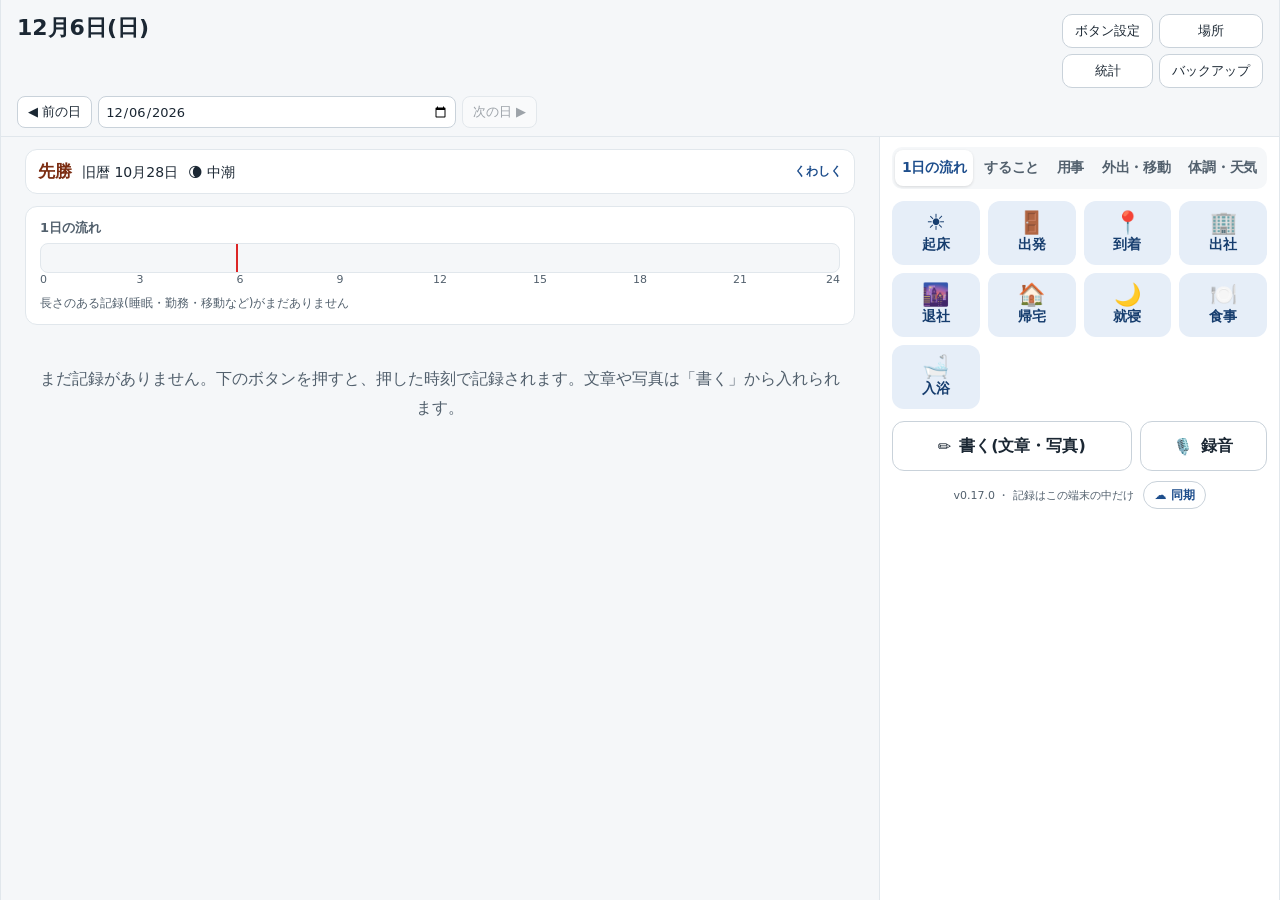
==== index.html @ d2274691 "v0.17.0: 公開版を作れるように(edition.js・projects.js・tools/make_public.py・同期の準備の手順) Co-Authored-By: Claude Opu" ====
<!doctype html>
<html lang="ja">
<head>
<meta charset="utf-8">
<meta name="viewport" content="width=device-width, initial-scale=1, viewport-fit=cover">
<!-- よそのサイトから何も読み込まない(この住所の中のファイルだけ)。通信は、同期のときのグーグルドライブ(鍵をかけた中身)だけ(v0.13) -->
<meta http-equiv="Content-Security-Policy"
  content="default-src 'self'; script-src 'self'; style-src 'self'; img-src 'self' blob: data:; media-src 'self' blob:; connect-src 'self' https://www.googleapis.com; manifest-src 'self'; worker-src 'self'; font-src 'self'; object-src 'none'; base-uri 'self'; form-action 'none'">
<meta name="referrer" content="no-referrer">
<meta name="theme-color" content="#1e3a8a">
<meta name="apple-mobile-web-app-capable" content="yes">
<meta name="mobile-web-app-capable" content="yes">
<meta name="apple-mobile-web-app-title" content="日記">
<meta name="apple-mobile-web-app-status-bar-style" content="default">
<title>日記</title>
<link rel="manifest" href="./manifest.webmanifest">
<link rel="icon" href="./icons/icon-192.png">
<link rel="apple-touch-icon" href="./icons/icon-180.png">
<link rel="stylesheet" href="./style.css">
</head>
<body>
  <header class="top">
    <div class="top-row">
      <div><h1 id="date">…</h1><span id="count" class="muted"></span></div>
      <span class="spacer"></span>
      <div class="top-btns">
        <button type="button" id="btnset" class="small-btn" title="ボタンを足す・変える・並べ替える">ボタン設定</button>
        <button type="button" id="places" class="small-btn" title="場所の名前を登録する・直す">場所</button>
        <button type="button" id="stats" class="small-btn" title="移動手段・睡眠・食事の集計">統計</button>
        <button type="button" id="export" class="small-btn" title="ファイルに書き出す・ファイルから読み込む">バックアップ</button>
      </div>
    </div>
    <div class="daynav" role="group" aria-label="見る日">
      <button type="button" id="day-prev" class="day-btn" aria-label="前の日">◀ 前の日</button>
      <input type="date" id="day-pick" class="day-pick" aria-label="日を選ぶ">
      <button type="button" id="day-next" class="day-btn" aria-label="次の日">次の日 ▶</button>
      <button type="button" id="day-today" class="day-btn today" hidden>今日へ</button>
    </div>
  </header>

  <div id="ios-install" class="install" hidden role="note">
    <strong>ホーム画面に入れてください</strong>
    <p>iPhone では、ホーム画面に入れずに使うと、しばらく開かないうちに記録が消されることがあります。</p>
    <ol>
      <li>下の <span class="kbd">共有</span>(四角から矢印が出ているボタン)を押す</li>
      <li><span class="kbd">ホーム画面に追加</span> を押す</li>
      <li>ホーム画面にできた「日記」から開く</li>
    </ol>
  </div>

  <main class="main">
    <div id="koyomi"></div>
    <div id="dayband" class="dayband"></div>
    <div id="error" class="error" hidden></div>
    <p id="empty" class="empty" hidden>まだ記録がありません。下のボタンを押すと、押した時刻で記録されます。文章や写真は「書く」から入れられます。</p>
    <ol id="timeline" class="timeline" aria-label="今日のタイムライン"></ol>
  </main>

  <div id="toast" class="toast" hidden role="status"></div>

  <footer class="dock">
    <div id="ongoing" class="ongoing" hidden aria-label="続いているもの"></div>
    <div id="movepick" class="movepick" hidden></div>
    <div id="tabs" class="tabs" role="tablist" aria-label="ボタンの種類"></div>
    <div id="buttons" class="buttons" role="group" aria-label="いま記録する"></div>
    <div class="write-row">
      <button type="button" id="write" class="write-btn"><span aria-hidden="true">✏️</span> 書く(文章・写真)</button>
      <button type="button" id="record" class="write-btn rec-btn2"><span aria-hidden="true">🎙️</span> 録音</button>
    </div>
    <div class="foot muted"><span id="version"></span> ・ <span id="where">記録はこの端末の中だけ</span> <span id="persist"></span>
      <button type="button" id="sync-btn" class="sync-btn" title="グーグルドライブで、ほかの端末と記録を合わせる">☁ 同期</button></div>
  </footer>

  <div id="sheet" class="sheet" hidden></div>
  <div id="viewer" class="viewer" hidden></div>

  <script type="module" src="./app.js"></script>
</body>
</html>
---- style.css ----
/* 色はここにまとめる(画面案どおり: 青 = ボタンで記録、紫 = メモ。のちに 橙 = 位置、緑 = PC作業) */
:root {
  --bg: #f5f7f9; --surface: #ffffff; --text: #1b2733; --muted: #52606d; --line: #e1e7ec; --line2: #c9d2da;
  --accent: #1e4e8c; --btn: #1e4e8c; --btn-soft: #e6eef8; --btn-ink: #163d6e;
  --memo: #5b4b8a; --memo-soft: #ece8f6; --danger: #b42318;
  --safe-b: env(safe-area-inset-bottom, 0px); --safe-t: env(safe-area-inset-top, 0px);
}
@media (prefers-color-scheme: dark) {
  :root { --bg: #0f141c; --surface: #18202b; --text: #e5e9f0; --muted: #a3adbb; --line: #2a3442; --line2: #3a4656;
    --accent: #93b4ff; --btn: #7aa2ff; --btn-soft: #1d2a44; --btn-ink: #c9d8ff;
    --memo: #c4b5fd; --memo-soft: #2a2442; --danger: #f87171; }
}
* { box-sizing: border-box; }
html, body { margin: 0; height: 100%; }
body {
  font-family: system-ui, -apple-system, "Hiragino Sans", "Noto Sans JP", "Yu Gothic UI", sans-serif;
  background: var(--bg); color: var(--text); display: flex; flex-direction: column;
  -webkit-tap-highlight-color: transparent;
}
body.no-scroll { overflow: hidden; }
button, input, textarea { font: inherit; color: inherit; }
.muted { color: var(--muted); }
.spacer { flex: 1; }
[hidden] { display: none !important; }
.visually-hidden { position: absolute; width: 1px; height: 1px; overflow: hidden; clip: rect(0 0 0 0); white-space: nowrap; }

/* 上 */
.top { position: sticky; top: 0; z-index: 2; background: var(--bg); padding: calc(14px + var(--safe-t)) 16px 8px; }
.top-row { display: flex; align-items: flex-start; gap: 10px; }
.top h1 { margin: 0; font-size: 22px; line-height: 1.3; }
.top #count { display: block; font-size: 13px; margin-top: 2px; }
.small-btn { height: 40px; padding: 0 12px; border-radius: 10px; border: 1px solid var(--line2); background: var(--surface); font-size: 13px; }

.install { margin: 8px 16px 0; padding: 12px 14px; border-radius: 10px; border: 2px solid #f59e0b;
  background: color-mix(in srgb, #f59e0b 12%, var(--surface)); font-size: 14px; }
.install p { margin: 6px 0; }
.install ol { margin: 6px 0 0; padding-left: 20px; }
.kbd { display: inline-block; padding: 0 6px; border: 1px solid var(--line2); border-radius: 5px; background: var(--surface); font-weight: 600; }

/* タイムライン */
.main { flex: 1; overflow-y: auto; padding: 4px 16px 12px; }
.empty { color: var(--muted); text-align: center; margin: 40px 8px; line-height: 1.8; }
.error { color: var(--danger); margin: 8px 0; }
.timeline { list-style: none; margin: 0; padding: 0; }
.tl-item { display: flex; gap: 10px; align-items: stretch; }
.tl-time { width: 44px; text-align: right; font-variant-numeric: tabular-nums; font-weight: 700; font-size: 14px; padding-top: 13px; flex: none; }
.tl-dot { width: 14px; flex: none; position: relative; }
.tl-dot::before { content: ""; position: absolute; left: 2px; top: 17px; width: 10px; height: 10px; border-radius: 50%; background: var(--btn); }
.tl-dot.memo::before { background: var(--memo); }
.tl-dot::after { content: ""; position: absolute; left: 6px; top: 30px; bottom: -4px; width: 2px; background: var(--line2); }
.tl-item:last-child .tl-dot::after { display: none; }
.tl-card { flex: 1; min-width: 0; margin-bottom: 10px; cursor: pointer; }
.tl-body { background: var(--surface); border: 1px solid var(--line); border-radius: 12px; padding: 10px 12px; }
.tl-head { display: flex; align-items: center; gap: 8px; }
.tl-tag { font-size: 12px; font-weight: 700; border-radius: 6px; padding: 2px 8px; background: var(--btn-soft); color: var(--btn); flex: none; }
.tl-tag.memo { background: var(--memo-soft); color: var(--memo); }
.tl-icon { font-size: 16px; }
.tl-label { font-size: 15px; font-weight: 600; flex: 1; min-width: 0; }
.tl-edit { height: 32px; padding: 0 10px; border-radius: 8px; border: 1px solid var(--line2); background: var(--surface); font-size: 12px; color: var(--muted); flex: none; }
.tl-text { margin: 8px 0 0; font-size: 15px; line-height: 1.7; white-space: pre-wrap; overflow-wrap: anywhere; }
.tl-text.clamp { display: -webkit-box; -webkit-line-clamp: 4; -webkit-box-orient: vertical; overflow: hidden; }
.tl-more { border: 0; background: none; color: var(--accent); font-size: 13px; font-weight: 700; padding: 4px 0; }
.tl-photos { display: flex; gap: 6px; margin-top: 8px; overflow-x: auto; }
.thumb { width: 84px; height: 84px; padding: 0; border: 1px solid var(--line); border-radius: 8px; overflow: hidden; background: var(--line); flex: none; }
.thumb img { width: 100%; height: 100%; object-fit: cover; display: block; }

/* お知らせ */
.toast { position: fixed; left: 12px; right: 12px; top: calc(76px + var(--safe-t)); z-index: 5; display: flex; align-items: center; gap: 8px;
  background: #111827; color: #fff; border-radius: 12px; padding: 10px 12px; box-shadow: 0 8px 24px rgba(0,0,0,.25); font-size: 14px; }
.toast-text { flex: 1; }
.toast-btn { border: 1px solid rgba(255,255,255,.4); background: none; color: #fff; border-radius: 8px; height: 36px; padding: 0 10px; font-weight: 700; white-space: nowrap; }

/* 下のボタン */
.dock { background: var(--surface); border-top: 1px solid var(--line); padding: 10px 12px calc(8px + var(--safe-b)); }
.dock-label { font-size: 12px; font-weight: 700; margin: 0 2px 6px; }
.buttons { display: grid; grid-template-columns: repeat(4, minmax(0, 1fr)); gap: 8px; }
.rec-btn { height: 64px; border-radius: 12px; border: none; background: var(--btn-soft); color: var(--btn-ink);
  display: flex; flex-direction: column; align-items: center; justify-content: center; gap: 2px; touch-action: manipulation; }
.rec-btn:active { background: var(--btn); color: #fff; transform: scale(.97); }
.rec-icon { font-size: 22px; line-height: 1; }
.rec-label { font-size: 14px; font-weight: 700; }
.write-btn { width: 100%; height: 50px; margin-top: 8px; border-radius: 12px; border: 1px solid var(--line2); background: var(--surface);
  font-size: 16px; font-weight: 700; display: flex; align-items: center; justify-content: center; gap: 8px; }
.write-btn:active { background: var(--memo-soft); }
.foot { text-align: center; font-size: 11px; margin-top: 6px; }

/* 書く・直す */
.sheet { position: fixed; inset: 0; z-index: 10; background: var(--bg); display: flex; }
.sheet-inner { flex: 1; display: flex; flex-direction: column; max-width: 640px; margin: 0 auto; width: 100%; }
.sheet-top { display: flex; align-items: center; justify-content: space-between; padding: calc(12px + var(--safe-t)) 16px 8px; }
.sheet-top h2 { margin: 0; font-size: 20px; }
.link-btn { height: 44px; border: 0; background: none; color: var(--accent); font-weight: 700; font-size: 15px; padding: 0 4px; }
.sheet-body { flex: 1; overflow-y: auto; padding: 4px 16px 16px; display: flex; flex-direction: column; gap: 18px; }
.ed-label { display: block; font-size: 13px; font-weight: 700; color: var(--muted); margin-bottom: 6px; }
.ed-time { display: flex; flex-wrap: wrap; align-items: center; gap: 8px; }
.ed-time .ed-label { width: 100%; margin-bottom: 0; }
.input { height: 46px; border: 1px solid var(--line2); border-radius: 10px; background: var(--surface); padding: 0 12px; font-size: 16px; }
.now-tag { font-size: 12px; font-weight: 700; color: var(--accent); background: var(--btn-soft); border-radius: 6px; padding: 2px 8px; }
.kinds { display: grid; grid-template-columns: repeat(3, minmax(0, 1fr)); gap: 8px; }
.kind { height: 46px; border-radius: 10px; border: 1px solid var(--line2); background: var(--surface); font-size: 15px;
  display: flex; align-items: center; justify-content: center; gap: 6px; }
.kind[aria-pressed="true"] { background: var(--btn); border-color: var(--btn); color: #fff; font-weight: 700; }
.textarea { width: 100%; height: auto; min-height: 150px; padding: 10px 12px; line-height: 1.7; resize: vertical; display: block; }
.hint { margin: 6px 0 0; font-size: 12px; color: var(--muted); }
.ed-photos { display: flex; flex-wrap: wrap; gap: 8px; margin-bottom: 8px; }
.ed-photo { position: relative; width: 96px; height: 96px; border-radius: 10px; overflow: hidden; background: var(--line); }
.ed-photo img { width: 100%; height: 100%; object-fit: cover; display: block; }
.ed-photo-x { position: absolute; top: 4px; right: 4px; width: 30px; height: 30px; border-radius: 50%; border: 0; background: rgba(17,24,39,.75); color: #fff; font-size: 16px; }
.add-photo { height: 46px; border-radius: 10px; border: 1px dashed var(--line2); background: var(--surface); display: inline-flex; align-items: center; gap: 8px; padding: 0 16px; font-weight: 700; cursor: pointer; }
.ed-msg { margin: 0; color: var(--danger); font-size: 14px; min-height: 1em; }
.sheet-foot { display: flex; gap: 10px; padding: 10px 16px calc(10px + var(--safe-b)); border-top: 1px solid var(--line); background: var(--surface); }
.primary-btn { flex: 1; height: 52px; border: 0; border-radius: 12px; background: var(--btn); color: #fff; font-size: 16px; font-weight: 700; }
.danger-btn { height: 52px; padding: 0 18px; border: 1px solid var(--danger); border-radius: 12px; background: var(--surface); color: var(--danger); font-weight: 700; }

/* 写真を大きく見る */
.viewer { position: fixed; inset: 0; z-index: 20; background: rgba(0,0,0,.92); display: flex; align-items: center; justify-content: center; }
.viewer img { max-width: 100%; max-height: 100%; object-fit: contain; }
.viewer-close { position: absolute; top: calc(12px + var(--safe-t)); right: 12px; height: 40px; padding: 0 14px; border-radius: 10px; border: 1px solid rgba(255,255,255,.4); background: rgba(0,0,0,.4); color: #fff; font-weight: 700; }

@media (min-width: 700px) {
  body { max-width: 640px; margin: 0 auto; border-left: 1px solid var(--line); border-right: 1px solid var(--line); }
}

/* バックアップ */
.bk-card, .bk-note { background: var(--surface); border: 1px solid var(--line); border-radius: 12px; padding: 14px; display: flex; flex-direction: column; gap: 10px; }
.bk-card h3, .bk-note h3 { margin: 0; font-size: 16px; }
.bk-card p, .bk-note p { margin: 0; font-size: 14px; line-height: 1.6; color: var(--muted); }
.bk-note { background: transparent; }
.secondary-btn { height: 50px; border-radius: 12px; border: 1px solid var(--line2); background: var(--surface); font-size: 16px; font-weight: 700; padding: 0 16px; }
.as-btn { display: flex; align-items: center; justify-content: center; cursor: pointer; }
.bk-confirm { border-top: 1px solid var(--line); padding-top: 10px; }
.bk-confirm ul { margin: 0 0 8px; padding-left: 20px; font-size: 14px; line-height: 1.8; }
.bk-row { display: flex; gap: 8px; margin-top: 10px; }
.bk-row > * { flex: 1; }
.bk-msg { font-size: 14px; line-height: 1.6; }
.bk-msg.ok { color: #15803d; font-weight: 700; }
.bk-msg.err { color: var(--danger); font-weight: 700; }
.bk-card .primary-btn, .bk-card .secondary-btn { flex: none; }

/* 移動手段 */
.moves { display: grid; grid-template-columns: repeat(4, minmax(0, 1fr)); gap: 6px; }
.move { position: relative; height: 54px; border-radius: 10px; border: 1px solid var(--line2); background: var(--surface); font-size: 13px;
  display: flex; flex-direction: column; align-items: center; justify-content: center; gap: 1px; padding: 0 2px; }
.move > span:nth-child(2) { font-size: 19px; line-height: 1.1; }
.move[aria-pressed="true"] { background: #b45309; border-color: #b45309; color: #fff; font-weight: 700; }
.move-no { position: absolute; top: 3px; left: 5px; font-size: 11px; font-weight: 700; }
.move-order { margin: 6px 0 0; font-size: 13px; color: var(--muted); }
.tl-moves { margin: 6px 0 0; font-size: 14px; font-weight: 600; color: #b45309; }
@media (prefers-color-scheme: dark) { .tl-moves { color: #fbbf24; } .move[aria-pressed="true"] { background: #d97706; border-color: #d97706; } }
.movepick { margin-bottom: 10px; padding: 10px; border-radius: 12px; background: color-mix(in srgb, #f59e0b 10%, var(--surface)); border: 1px solid color-mix(in srgb, #f59e0b 40%, var(--line)); }
.mp-top { display: flex; align-items: center; justify-content: space-between; margin-bottom: 6px; font-size: 14px; }
.mp-top .link-btn { height: 36px; }

/* タブとボタン設定 */
.top-btns { display: flex; flex-direction: column; gap: 6px; align-items: stretch; }
.top-btns .small-btn { height: 34px; }
.tabs { display: flex; gap: 4px; margin-bottom: 8px; background: var(--bg); border-radius: 10px; padding: 3px; }
.tab { flex: 1; height: 36px; border: 0; border-radius: 8px; background: transparent; font-size: 14px; font-weight: 700; color: var(--muted); }
.tab[aria-selected="true"] { background: var(--surface); color: var(--accent); box-shadow: 0 1px 3px rgba(0,0,0,.12); }
.no-btn { grid-column: 1 / -1; text-align: center; font-size: 13px; margin: 18px 0; }
.kind-groups { display: flex; flex-direction: column; gap: 6px; }
.kind-tab { margin: 6px 0 0; font-size: 12px; font-weight: 700; color: var(--muted); }
.bs-tab { background: var(--surface); border: 1px solid var(--line); border-radius: 12px; padding: 12px; display: flex; flex-direction: column; gap: 10px; }
.bs-tab h3 { margin: 0; font-size: 16px; }
.bs-row { display: grid; grid-template-columns: 48px 1fr auto; gap: 8px; align-items: center; padding-bottom: 10px; border-bottom: 1px solid var(--line); }
.bs-icon { width: 48px; height: 48px; border-radius: 10px; border: 1px solid var(--line2); background: var(--bg); font-size: 24px; }
.bs-name { min-width: 0; width: 100%; }
.bs-ops { display: flex; gap: 4px; }
.bs-op { height: 40px; min-width: 40px; border-radius: 8px; border: 1px solid var(--line2); background: var(--surface); font-weight: 700; }
.bs-op:disabled { opacity: .35; }
.bs-op.del { color: var(--danger); border-color: color-mix(in srgb, var(--danger) 50%, var(--line2)); padding: 0 8px; }
.bs-sub { grid-column: 2 / -1; display: flex; gap: 10px; align-items: center; flex-wrap: wrap; font-size: 13px; color: var(--muted); }
.bs-ask { display: flex; gap: 6px; align-items: center; }
.bs-tabsel { height: 36px; font-size: 13px; padding: 0 8px; }
.icon-grid { display: grid; grid-template-columns: repeat(8, minmax(0, 1fr)); gap: 4px; padding: 8px; background: var(--bg); border-radius: 10px; }
.icon-pick { height: 40px; border: 1px solid transparent; border-radius: 8px; background: var(--surface); font-size: 22px; padding: 0; }
.icon-pick[aria-pressed="true"] { border-color: var(--accent); }
.bs-add { width: 100%; }
.bs-reset { align-self: center; color: var(--muted); font-weight: 500; font-size: 14px; }
.rec-label.long { font-size: 12px; letter-spacing: -0.02em; }

/* 件名・工程 */
.pj-pick { display: flex; flex-direction: column; gap: 6px; }
.pj-sel { width: 100%; }
.tl-project { margin: 6px 0 0; font-size: 14px; font-weight: 600; color: #0b5f57; }
@media (prefers-color-scheme: dark) { .tl-project { color: #5eead4; } }
.mp-label { margin: 8px 0 4px; font-size: 13px; font-weight: 700; color: var(--muted); }

/* v0.7: 体調・天気・録音・今日の暦 */
.chips { display: flex; flex-wrap: wrap; gap: 6px; }
.chip { min-height: 40px; padding: 0 12px; border-radius: 20px; border: 1px solid var(--line2); background: var(--surface); font-size: 14px;
  display: inline-flex; align-items: center; gap: 4px; }
.chip[aria-pressed="true"] { background: #be185d; border-color: #be185d; color: #fff; font-weight: 700; }
.chip.del { color: var(--danger); border-style: dashed; }
.chip.mood { flex-direction: column; min-height: 58px; padding: 4px 8px; flex: 1; min-width: 56px; border-radius: 12px; gap: 0; font-size: 12px; }
.chip.mood .chip-icon { font-size: 24px; }
.chip-icon { font-size: 17px; }
.hf { display: flex; flex-direction: column; gap: 14px; }
.ed-sec { background: color-mix(in srgb, #be185d 5%, var(--surface)); border: 1px solid color-mix(in srgb, #be185d 25%, var(--line)); border-radius: 12px; padding: 12px; }
.num-grid { display: grid; grid-template-columns: repeat(2, minmax(0, 1fr)); gap: 10px; }
.num-field { display: flex; flex-direction: column; gap: 4px; }
.num-label { font-size: 13px; font-weight: 700; color: var(--muted); }
.num-row { display: flex; align-items: center; gap: 6px; }
.num-in { width: 100%; min-width: 0; }
.num-unit { font-size: 13px; color: var(--muted); flex: none; }
.hf-bowel { display: flex; flex-direction: column; gap: 8px; }
.hf-bowel .num-field { max-width: 50%; }
.add-row { display: flex; gap: 6px; margin-top: 8px; }
.add-in { flex: 1; min-width: 0; }
.link-btn.small { height: 32px; font-size: 13px; color: var(--muted); }
.tl-health { margin: 6px 0 0; font-size: 14px; font-weight: 600; color: #be185d; }
.tl-weather { margin: 6px 0 0; font-size: 14px; font-weight: 600; color: #0369a1; }
@media (prefers-color-scheme: dark) { .tl-health { color: #f9a8d4; } .tl-weather { color: #7dd3fc; } .chip[aria-pressed="true"] { background: #db2777; border-color: #db2777; } }
.warn-note { color: #b45309 !important; font-weight: 700; }
.ext-link { color: var(--accent); font-size: 14px; font-weight: 700; }

/* 録音 */
.write-row { display: flex; gap: 8px; }
.write-row .write-btn { flex: 1; }
.write-row .rec-btn2 { flex: none; width: 34%; }
.rec-start { height: 50px; border-radius: 12px; border: 1px solid var(--line2); background: var(--surface); font-weight: 700; font-size: 16px;
  display: inline-flex; align-items: center; gap: 10px; padding: 0 18px; }
.rec-dot { width: 14px; height: 14px; border-radius: 50%; background: #dc2626; }
.rec-start.on { background: #dc2626; border-color: #dc2626; color: #fff; }
.rec-start.on .rec-dot { background: #fff; animation: blink 1s infinite; }
@keyframes blink { 50% { opacity: .2; } }
.rec-time { font-variant-numeric: tabular-nums; }
.audios { display: flex; flex-direction: column; gap: 6px; margin: 8px 0; }
.audio-row { display: flex; align-items: center; gap: 6px; }
.audio-row audio { flex: 1; min-width: 0; height: 40px; }
.audio-tag { font-size: 13px; font-weight: 700; color: var(--muted); flex: none; }
.ed-photo-x.static { position: static; flex: none; }

/* 今日の暦 */
.koyomi { background: var(--surface); border: 1px solid var(--line); border-radius: 12px; margin: 0 0 12px; overflow: hidden; }
.ky-head { width: 100%; border: 0; background: none; text-align: left; padding: 10px 12px; display: flex; align-items: center; gap: 8px; }
.ky-sum { flex: 1; display: flex; flex-wrap: wrap; align-items: baseline; gap: 4px 10px; font-size: 14px; }
.ky-big { font-size: 17px; font-weight: 800; color: #7c2d12; }
.ky-hol { color: #dc2626; font-weight: 700; }
.ky-sekki { color: #15803d; font-weight: 700; }
.ky-good { color: #a16207; font-weight: 700; }
.ky-more { font-size: 12px; font-weight: 700; color: var(--accent); flex: none; }
.ky-what { margin: -4px 12px 10px; font-size: 13px; color: var(--muted); }
.ky-detail { border-top: 1px solid var(--line); padding: 6px 12px 12px; display: flex; flex-direction: column; }
.ky-row { display: grid; grid-template-columns: 4.5em 1fr; gap: 8px; padding: 6px 0; border-bottom: 1px dashed var(--line); font-size: 14px; line-height: 1.55; }
.ky-row:last-child { border-bottom: 0; }
.ky-label { font-weight: 700; color: var(--muted); font-size: 13px; }
.ky-bad { color: var(--danger); }
.ky-graph { padding: 4px 0 6px 4.5em; }
.tide-svg { width: 100%; height: 64px; display: block; }
.tide-fill { fill: color-mix(in srgb, #0284c7 18%, transparent); }
.tide-line { fill: none; stroke: #0284c7; stroke-width: 2; }
.tide-now { stroke: #dc2626; stroke-width: 1.5; stroke-dasharray: 3 3; }
.tide-tick { font-size: 9px; fill: var(--muted); text-anchor: middle; }
@media (prefers-color-scheme: dark) { .ky-big { color: #fdba74; } .ky-hol { color: #f87171; } .ky-sekki { color: #4ade80; } .ky-good { color: #facc15; } }
.tabs .tab { font-size: 13px; }

/* v0.8: 場所 */
.top-btns { display: grid; grid-template-columns: auto auto; gap: 6px; }
.top-btns #export { grid-column: 1 / -1; }
.tl-place { margin: 6px 0 0; font-size: 14px; font-weight: 700; color: #15803d; }
.tl-place.none { color: var(--muted); font-weight: 500; font-size: 13px; }
@media (prefers-color-scheme: dark) { .tl-place { color: #4ade80; } }
.mp-place { margin-bottom: 4px; }
.mp-status { margin: 4px 0; font-size: 14px; }
.mp-status.ok { color: #15803d; font-weight: 700; }
.mp-status.err { color: var(--danger); }
.ed-place { display: flex; flex-direction: column; gap: 6px; }
.hint.strong { color: var(--accent); font-weight: 700; }
.pl-row { background: var(--surface); border: 1px solid var(--line); border-radius: 12px; padding: 12px; display: flex; flex-direction: column; gap: 8px; }
.pl-top { display: flex; align-items: center; gap: 8px; }
.pl-top .input { flex: 1; min-width: 0; font-weight: 700; }
.pl-icon { font-size: 20px; }
.pl-sub { display: flex; align-items: center; gap: 10px; font-size: 13px; }

/* v0.8.1: 体調・天気の短い画面 */
.step-field { display: flex; flex-direction: column; gap: 4px; }
.step-row { display: flex; align-items: center; gap: 6px; }
.step-btn { width: 52px; height: 52px; flex: none; border-radius: 12px; border: 1px solid var(--line2); background: var(--btn-soft); color: var(--btn-ink);
  font-size: 26px; font-weight: 700; line-height: 1; touch-action: manipulation; user-select: none; -webkit-user-select: none; }
.step-btn:active { background: var(--btn); color: #fff; }
.step-in { width: 100%; min-width: 0; flex: 1; height: 52px; text-align: center; font-size: 22px; font-weight: 700; font-variant-numeric: tabular-nums; padding: 0 4px; }
.step-clear { width: 36px; height: 36px; flex: none; border: 0; background: none; color: var(--muted); font-size: 18px; }
.step-last { font-weight: 500; color: var(--muted); font-size: 12px; }
.step-group { display: flex; flex-direction: column; gap: 12px; }
.sec-hint { margin: 0 0 6px; font-size: 12px; color: var(--muted); }
.sec-bar { display: flex; flex-wrap: wrap; gap: 6px; }
.sec-chip { min-height: 40px; padding: 0 12px; border-radius: 20px; border: 1px dashed var(--line2); background: var(--surface); font-size: 14px; font-weight: 700; color: var(--muted); }
.sec-chip[aria-pressed="true"] { border-style: solid; border-color: var(--accent); color: var(--accent); background: var(--btn-soft); }
.sec-box { display: flex; flex-direction: column; gap: 12px; margin-top: 10px; }
.sec { padding: 10px; border-radius: 12px; background: var(--bg); }
.ed-time.compact { gap: 6px; }
.input.small { height: 40px; font-size: 15px; padding: 0 8px; }
.textarea.short { min-height: 80px; }
.more-row { display: flex; flex-wrap: wrap; gap: 4px 16px; }

/* v0.9: 時間の長さ */
.tl-time { display: flex; flex-direction: column; align-items: flex-end; line-height: 1.25; }
.tl-end { font-size: 12px; font-weight: 600; color: var(--muted); }
.tl-dot.span::after { width: 4px; left: 5px; background: color-mix(in srgb, var(--btn) 45%, var(--line2)); }
.tl-dur { margin: 6px 0 0; font-size: 14px; font-weight: 700; color: var(--accent); display: flex; align-items: center; gap: 10px; flex-wrap: wrap; }
.tl-dur.on { color: #b45309; }
@media (prefers-color-scheme: dark) { .tl-dur.on { color: #fbbf24; } }
.ongoing { display: flex; flex-direction: column; gap: 6px; margin-bottom: 8px; }
.og-item { display: flex; align-items: center; gap: 8px; padding: 6px 6px 6px 10px; border-radius: 12px; background: color-mix(in srgb, #f59e0b 12%, var(--surface)); border: 1px solid color-mix(in srgb, #f59e0b 40%, var(--line)); }
.og-item.long { border-color: var(--danger); }
.og-icon { font-size: 20px; }
.og-text { flex: 1; min-width: 0; font-size: 14px; }
.og-end { height: 40px; padding: 0 14px; border-radius: 10px; border: 0; background: #b45309; color: #fff; font-weight: 700; font-size: 14px; flex: none; }
.og-end.small { height: 32px; padding: 0 10px; font-size: 13px; }

/* v0.10: 乗りかえと統計 */
.top-btns #export { grid-column: auto; }
.og-item { flex-direction: column; align-items: stretch; }
.og-main { display: flex; align-items: center; gap: 8px; }
.og-legs { display: block; font-size: 13px; font-weight: 700; color: #b45309; margin-top: 2px; }
@media (prefers-color-scheme: dark) { .og-legs { color: #fbbf24; } }
.og-hint { margin: 6px 2px 2px; font-size: 12px; font-weight: 700; color: var(--muted); }
.mode-row { display: flex; gap: 6px; overflow-x: auto; padding-bottom: 2px; scrollbar-width: none; }
.mode-row::-webkit-scrollbar { display: none; }
.mode { flex: none; width: 56px; height: 54px; border-radius: 10px; border: 1px solid var(--line2); background: var(--surface); display: flex; flex-direction: column; align-items: center; justify-content: center; gap: 1px; padding: 0; }
.mode > span:first-child { font-size: 20px; line-height: 1.1; }
.mode-label { font-size: 11px; }
.mode[aria-pressed="true"] { background: #b45309; border-color: #b45309; color: #fff; font-weight: 700; }
.legs-ed { display: flex; flex-direction: column; gap: 6px; }
.leg-row { display: flex; align-items: center; gap: 6px; }
.leg-no { width: 22px; text-align: center; font-weight: 700; color: var(--muted); }
.leg-mode { flex: 1; min-width: 0; }
.leg-time { width: 118px; flex: none; }
.st-periods { display: flex; gap: 4px; background: var(--surface); border-radius: 10px; padding: 3px; border: 1px solid var(--line); }
.st-card { background: var(--surface); border: 1px solid var(--line); border-radius: 12px; padding: 14px; display: flex; flex-direction: column; gap: 8px; }
.st-card h3 { margin: 0; font-size: 17px; }
.st-big { margin: 0; font-size: 24px; font-weight: 800; color: var(--accent); }
.st-line { margin: 2px 0; font-size: 14px; }
.st-sub2 { margin: 8px 0 2px; font-size: 13px; font-weight: 700; color: var(--muted); }
.st-bars { display: flex; flex-direction: column; gap: 8px; }
.st-row { display: grid; grid-template-columns: 5.5em 1fr auto; gap: 8px; align-items: center; font-size: 14px; }
.st-name { white-space: nowrap; overflow: hidden; text-overflow: ellipsis; }
.st-track { height: 14px; background: var(--bg); border-radius: 7px; overflow: hidden; }
.st-fill { height: 100%; background: var(--btn); border-radius: 7px; }
.st-num { text-align: right; display: flex; flex-direction: column; line-height: 1.25; }
.st-sub { font-size: 11px; color: var(--muted); }
.dock { flex-shrink: 0; }
.main { min-height: 0; }
.leg-time { width: 140px; }
.og-item > *, .ongoing > * { flex-shrink: 0; }
.mode-row { min-height: 56px; }

/* v0.11: タブが5つになったので、名前を1行に収める(入りきらない幅のときは横にすべらせる) */
.tabs { overflow-x: auto; scrollbar-width: none; }
.tabs::-webkit-scrollbar { display: none; }
.tabs .tab { flex: 1 0 auto; white-space: nowrap; padding: 0 6px; font-size: 12.5px; letter-spacing: -0.02em; }

/* v0.12: 前の日を見る */
.daynav { display: flex; gap: 6px; align-items: center; margin-top: 8px; }
.daynav .day-pick { flex: 1; min-width: 0; }
.day-btn { height: 32px; padding: 0 10px; border-radius: 8px; border: 1px solid var(--line2); background: var(--surface); font-size: 13px; }
.day-btn:disabled { opacity: .4; }
.day-btn.today { background: var(--btn); border-color: var(--btn); color: #fff; font-weight: 700; }
.day-pick { height: 32px; border-radius: 8px; border: 1px solid var(--line2); background: var(--surface); padding: 0 6px; font-size: 13px; }
.top h1.past { color: var(--memo); }

/* 1日の帯(広い画面だけ) */
.dayband { display: none; }
.band-title { margin: 0 0 6px; font-size: 13px; font-weight: 700; color: var(--muted); }
.band-track { position: relative; height: 30px; border-radius: 8px; background: var(--bg); border: 1px solid var(--line); overflow: hidden; }
.band-seg { position: absolute; top: 3px; bottom: 3px; border-radius: 4px; }
.band-now { position: absolute; top: 0; bottom: 0; width: 2px; background: #dc2626; }
.band-ticks { position: relative; height: 16px; font-size: 11px; color: var(--muted); }
.band-ticks span { position: absolute; transform: translateX(-50%); }
.band-ticks span:first-child { transform: none; }
.band-ticks span:last-child { transform: translateX(-100%); }
.band-legend { display: flex; gap: 12px; flex-wrap: wrap; font-size: 12px; color: var(--muted); margin-top: 4px; }
.band-key { display: inline-flex; align-items: center; gap: 4px; }
.band-dot { width: 10px; height: 10px; border-radius: 3px; display: inline-block; }
.band-sleep { background: #4f46e5; } .band-work { background: #16a34a; } .band-move { background: #d97706; }
.band-out { background: #0891b2; } .band-meal { background: #e11d48; } .band-rest { background: #a3a3a3; } .band-other { background: #64748b; }

/* 広い画面(タブレット・パソコン): 左にその日の記録、右にボタン(v0.12) */
@media (min-width: 900px) {
  body { max-width: 1280px; margin: 0 auto; display: grid; grid-template-columns: minmax(0, 1fr) 400px; grid-template-rows: auto auto minmax(0, 1fr);
    height: 100vh; border-left: 1px solid var(--line); border-right: 1px solid var(--line); }
  .top { grid-column: 1 / -1; position: static; border-bottom: 1px solid var(--line); }
  #ios-install { grid-column: 1 / -1; }
  .main { grid-column: 1; grid-row: 3; padding: 12px 24px 24px; }
  .dock { grid-column: 2; grid-row: 2 / 4; border-top: 0; border-left: 1px solid var(--line); overflow-y: auto; display: flex; flex-direction: column; gap: 4px; }
  .dayband { display: block; background: var(--surface); border: 1px solid var(--line); border-radius: 12px; padding: 12px 14px; margin: 10px 0 14px; }
  .tabs .tab { font-size: 14px; }
  .daynav { max-width: 520px; }
}

/* v0.13: 同期 */
.sync-btn { margin-left: 6px; height: 28px; padding: 0 10px; border-radius: 14px; border: 1px solid var(--line2); background: var(--surface); font-size: 12px; color: var(--accent); font-weight: 700; }
.sync-btn.busy { opacity: .5; }
.warn { color: var(--danger); font-weight: 700; }
/* 押し忘れ: 本当の時刻にさかのぼる(v0.14) */
.bd { margin-top: 6px; }
.bd-row { display: flex; flex-wrap: wrap; gap: 6px; align-items: center; }
.bd-chip { height: 38px; padding: 0 12px; border-radius: 19px; border: 1px solid var(--line); background: var(--surface); color: var(--text); font-size: 14px; font-weight: 600; }
.bd-chip:active { background: color-mix(in srgb, var(--accent) 15%, var(--surface)); }
.bd-time { width: 110px; }
.bd-status { font-size: 14px; font-weight: 700; color: #15803d; }

/* v0.16.1 つながっている記録も一緒に動かす */
.ed-link { display: flex; gap: 8px; align-items: flex-start; font-size: 14px; padding: 8px 10px; border-radius: 10px; background: var(--btn-soft); color: var(--btn-ink); }
.ed-link input { margin-top: 3px; width: 18px; height: 18px; flex: none; }

/* 案内のリンク */
.hint a { color: var(--accent); }
.hint code { font-size: 12px; word-break: break-all; }
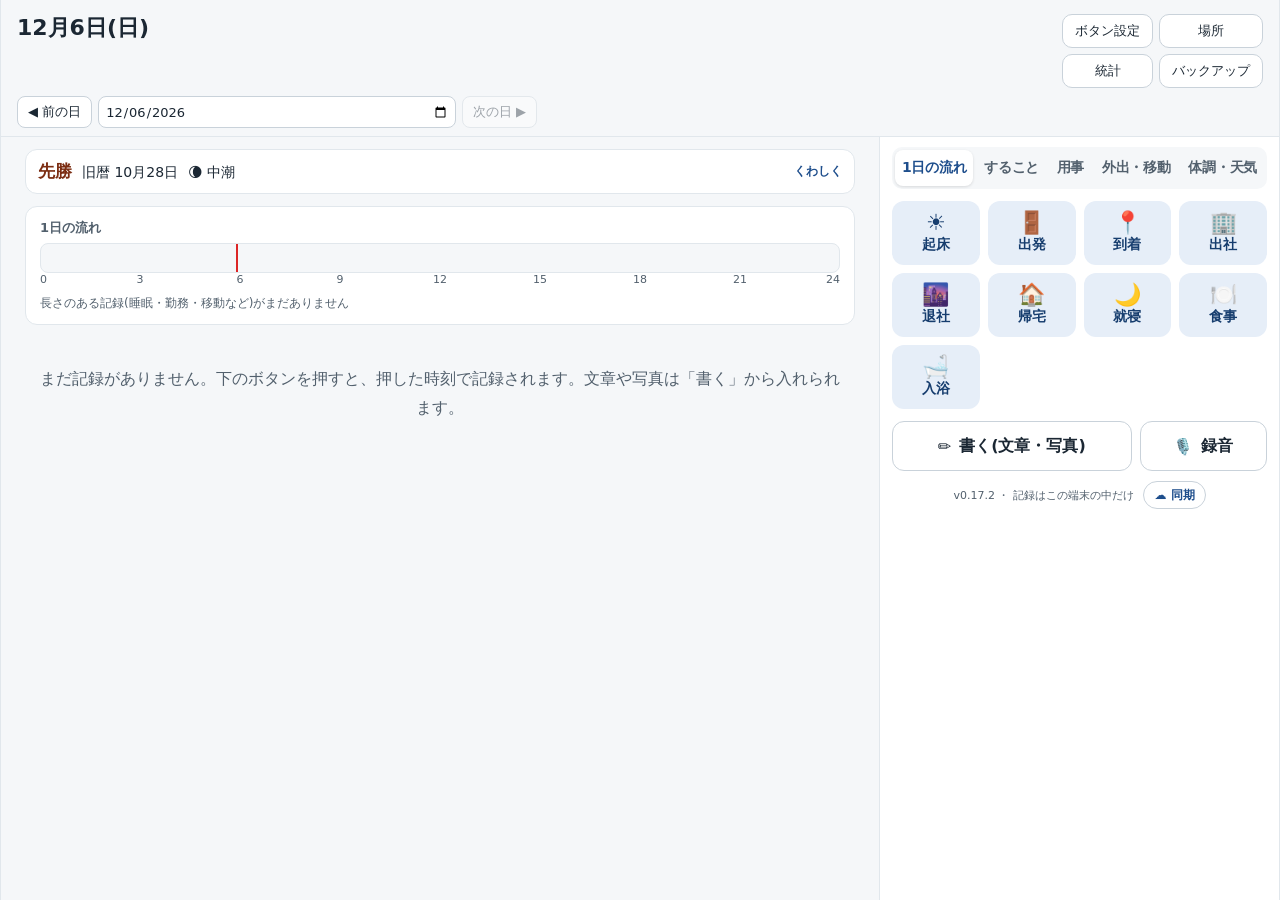
==== commit 4eed4ee6: "v0.17.2: 押し終わったらボタンの部分を下に引っ込める(タブの1行と ▾/▴ は残す) Co-Authored-By: Claude Opus 5.5 <noreply@anthropic.co" ====
--- a/index.html
+++ b/index.html
@@ -61,7 +61,10 @@
   <footer class="dock">
     <div id="ongoing" class="ongoing" hidden aria-label="続いているもの"></div>
     <div id="movepick" class="movepick" hidden></div>
-    <div id="tabs" class="tabs" role="tablist" aria-label="ボタンの種類"></div>
+    <div class="tabrow">
+      <div id="tabs" class="tabs" role="tablist" aria-label="ボタンの種類"></div>
+      <button type="button" id="dock-toggle" class="dock-toggle" aria-label="ボタンをしまう" aria-expanded="true">▾</button>
+    </div>
     <div id="buttons" class="buttons" role="group" aria-label="いま記録する"></div>
     <div class="write-row">
       <button type="button" id="write" class="write-btn"><span aria-hidden="true">✏️</span> 書く(文章・写真)</button>
--- a/style.css
+++ b/style.css
@@ -408,3 +408,13 @@
 /* 案内のリンク */
 .hint a { color: var(--accent); }
 .hint code { font-size: 12px; word-break: break-all; }
+
+/* v0.17.2: 押し終わったらボタンの部分を引っ込める(タブの1行と ▾ / ▴ は残す) */
+.tabrow { display: flex; gap: 6px; align-items: stretch; margin-bottom: 8px; }
+.tabrow .tabs { flex: 1; min-width: 0; margin-bottom: 0; }
+.dock-toggle { flex: none; width: 48px; border: 1px solid var(--line); border-radius: 10px; background: var(--surface); color: var(--accent); font-size: 20px; font-weight: 700; }
+@media (max-width: 899px) {
+  .dock.down #buttons, .dock.down .write-row { display: none; }
+  .dock.down .tabrow { margin-bottom: 4px; }
+}
+@media (min-width: 900px) { .dock-toggle { display: none; } }
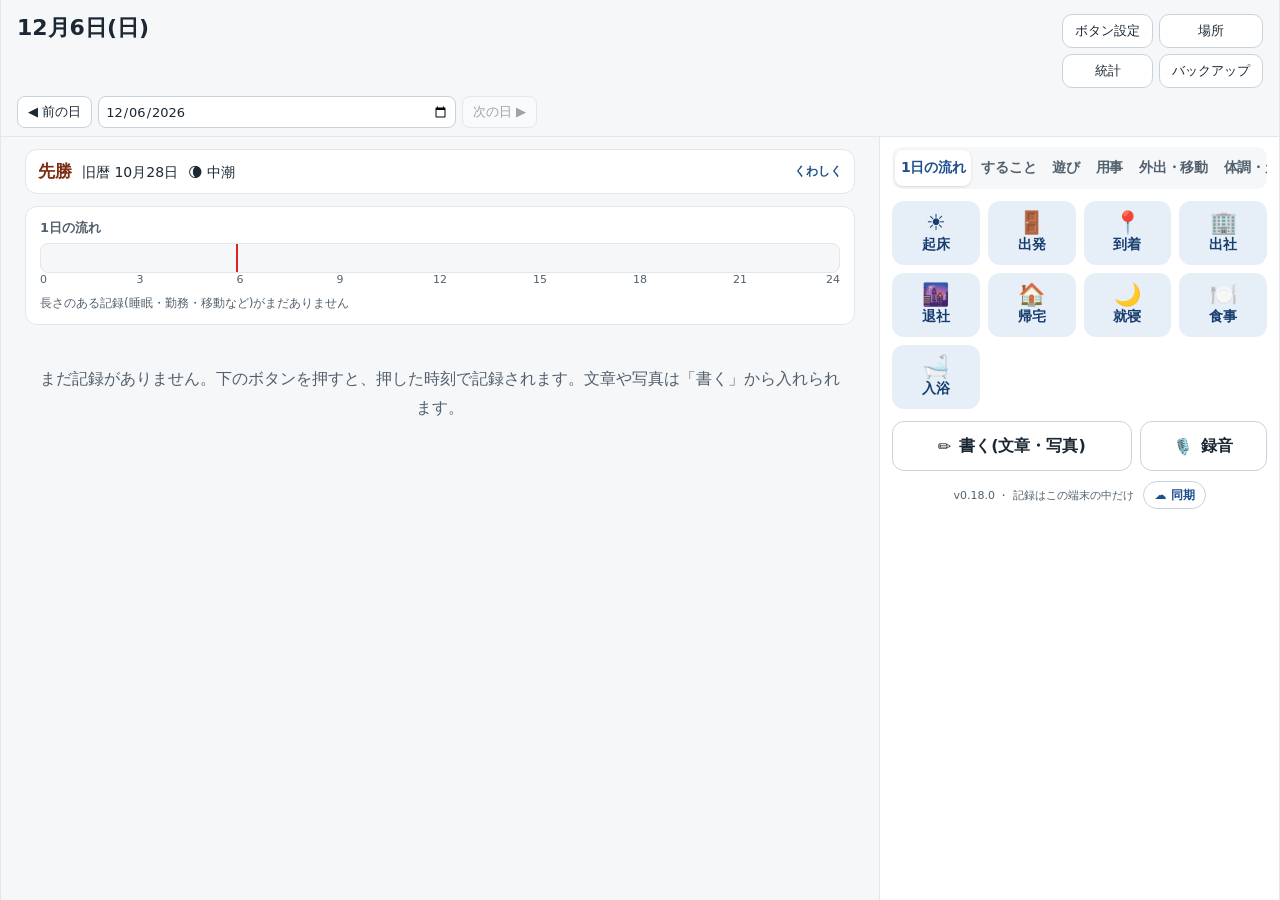
==== commit 8567d2bc: "v0.18.0: 遊び(タブ・楽しかった度・1年前の今日・ふりかえり・続けた記録・スタンプラリー) Co-Authored-By: Claude Opus 5.5 <noreply@anthropic" ====
--- a/index.html
+++ b/index.html
@@ -50,6 +50,7 @@
 
   <main class="main">
     <div id="koyomi"></div>
+    <div id="memory"></div>
     <div id="dayband" class="dayband"></div>
     <div id="error" class="error" hidden></div>
     <p id="empty" class="empty" hidden>まだ記録がありません。下のボタンを押すと、押した時刻で記録されます。文章や写真は「書く」から入れられます。</p>
--- a/style.css
+++ b/style.css
@@ -418,3 +418,70 @@
   .dock.down .tabrow { margin-bottom: 4px; }
 }
 @media (min-width: 900px) { .dock-toggle { display: none; } }
+
+/* v0.17.3: ボタン設定はタブごとに見せる(上のタブは画面の上に止める) */
+.bs-tabs { position: sticky; top: -4px; z-index: 2; margin: 0 0 4px; flex-shrink: 0; min-height: 44px; box-shadow: 0 2px 6px rgba(0,0,0,.06); }
+
+/* v0.17.4: 1日の円グラフ */
+.pie-modes { margin-bottom: 8px; }
+.pie-bar { display: flex; justify-content: center; margin-bottom: 6px; }
+.pie-date { width: auto; height: 40px; }
+.pie-wrap { display: flex; flex-direction: column; align-items: center; gap: 10px; }
+.pie { width: min(280px, 80vw); height: auto; }
+.pie path { stroke: var(--surface); stroke-width: 0.6; }
+.pie-tick { stroke: var(--muted); stroke-width: 1; }
+.pie-hour { font-size: 11px; fill: var(--muted); text-anchor: middle; font-weight: 700; }
+.pie-center { font-size: 17px; fill: var(--text); text-anchor: middle; font-weight: 700; }
+.pie-legend { display: flex; flex-wrap: wrap; gap: 6px 14px; justify-content: center; font-size: 13px; }
+.pie-key { display: inline-flex; align-items: center; gap: 4px; }
+.pie-dot { display: inline-block; width: 12px; height: 12px; border-radius: 3px; }
+.pc-sleep { fill: #4f46e5; background: #4f46e5; } .pc-work { fill: #16a34a; background: #16a34a; } .pc-move { fill: #d97706; background: #d97706; }
+.pc-out { fill: #0891b2; background: #0891b2; } .pc-meal { fill: #e11d48; background: #e11d48; } .pc-rest { fill: #a3a3a3; background: #a3a3a3; }
+.pc-other { fill: #64748b; background: #64748b; } .pc-none { fill: color-mix(in srgb, var(--line) 70%, var(--surface)); background: color-mix(in srgb, var(--line) 70%, var(--surface)); }
+@media (min-width: 700px) { .pie-wrap { flex-direction: row; justify-content: center; } .pie-legend { flex-direction: column; } }
+
+/* v0.18: 楽しかった度 */
+.tl-fun { display: flex; align-items: center; gap: 2px; margin-top: 6px; flex-wrap: wrap; }
+.tl-fun-q { font-size: 13px; font-weight: 700; color: #c2410c; margin-right: 6px; }
+.fun-face { width: 40px; height: 40px; border: 1px solid transparent; border-radius: 50%; background: transparent; font-size: 22px; filter: grayscale(1); opacity: .55; }
+.fun-face[aria-pressed="true"] { filter: none; opacity: 1; background: color-mix(in srgb, #f59e0b 18%, var(--surface)); border-color: #f59e0b; }
+@media (prefers-color-scheme: dark) { .tl-fun-q { color: #fdba74; } }
+
+/* v0.18: 1年前の今日 */
+.mem-card { position: relative; display: flex; gap: 12px; align-items: stretch; margin: 8px 0 12px; padding: 12px 40px 12px 12px; border-radius: 14px; cursor: pointer;
+  background: color-mix(in srgb, #8b5cf6 9%, var(--surface)); border: 1px solid color-mix(in srgb, #8b5cf6 35%, var(--line)); }
+.mem-photo { width: 76px; height: 76px; object-fit: cover; border-radius: 10px; flex: none; }
+.mem-body { min-width: 0; display: flex; flex-direction: column; gap: 3px; }
+.mem-body p { margin: 0; }
+.mem-title { font-weight: 700; font-size: 15px; color: #6d28d9; }
+.mem-date { font-weight: 400; font-size: 13px; color: var(--muted); }
+.mem-icons { font-size: 18px; letter-spacing: 2px; }
+.mem-line { font-size: 13px; }
+.mem-line.memo { color: var(--muted); overflow: hidden; text-overflow: ellipsis; white-space: nowrap; }
+.mem-more { font-size: 12px; color: #6d28d9; font-weight: 700; }
+.mem-close { position: absolute; top: 6px; right: 6px; width: 32px; height: 32px; border: 0; border-radius: 50%; background: transparent; color: var(--muted); font-size: 18px; }
+@media (prefers-color-scheme: dark) { .mem-title, .mem-more { color: #c4b5fd; } }
+
+/* v0.18: ふりかえり・続けた記録・スタンプラリー */
+.rv-grid { display: grid; grid-template-columns: repeat(2, 1fr); gap: 8px; margin-bottom: 10px; }
+.rv-tile { display: flex; flex-direction: column; padding: 10px 12px; border-radius: 12px; background: var(--bg); }
+.rv-tile small { font-size: 12px; color: var(--muted); }
+.rv-tile strong { font-size: 20px; }
+.rv-best { display: flex; align-items: center; gap: 10px; width: 100%; padding: 10px 12px; margin-bottom: 8px; border-radius: 12px; text-align: left;
+  border: 1px solid #f59e0b; background: color-mix(in srgb, #f59e0b 12%, var(--surface)); color: var(--text); }
+.rv-best small { display: block; font-size: 12px; color: var(--muted); }
+.rv-face { font-size: 32px; }
+.rv-go { margin-left: auto; color: var(--muted); }
+.bd-row { display: flex; flex-direction: column; gap: 6px; padding: 8px 0; border-top: 1px solid var(--line); }
+.bd-row:first-of-type { border-top: 0; }
+.bd-name { display: flex; flex-direction: column; }
+.bd-badges { display: flex; gap: 6px; flex-wrap: wrap; }
+.bd { display: flex; flex-direction: column; align-items: center; width: 52px; padding: 4px 0; border-radius: 10px; background: var(--bg); opacity: .35; filter: grayscale(1); }
+.bd.on { opacity: 1; filter: none; background: color-mix(in srgb, #f59e0b 15%, var(--surface)); }
+.bd b { font-size: 22px; } .bd small { font-size: 11px; color: var(--muted); }
+.stamp-grid { display: grid; grid-template-columns: repeat(auto-fill, minmax(92px, 1fr)); gap: 8px; margin-top: 8px; }
+.stamp { display: flex; flex-direction: column; align-items: center; gap: 2px; padding: 8px 4px; border-radius: 50%; aspect-ratio: 1; justify-content: center; text-align: center;
+  border: 2px dashed var(--line2); color: var(--muted); }
+.stamp.on { border: 2px solid #dc2626; color: #dc2626; transform: rotate(-6deg); background: color-mix(in srgb, #dc2626 6%, var(--surface)); }
+.stamp-mark { font-size: 22px; } .stamp-name { font-size: 12px; font-weight: 700; line-height: 1.2; max-width: 80px; overflow: hidden; text-overflow: ellipsis; white-space: nowrap; }
+.stamp small { font-size: 10px; }
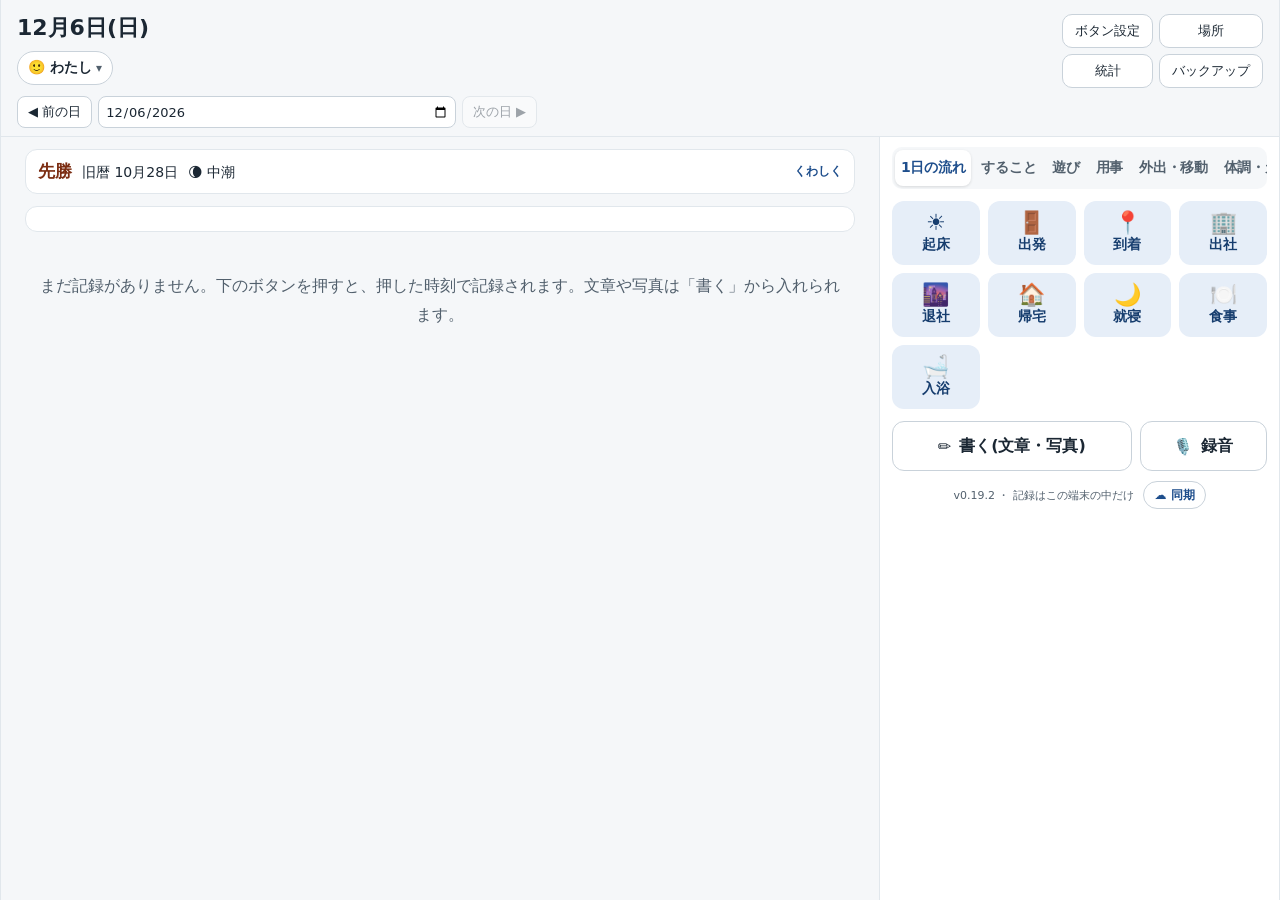
==== commit 27cbfc67: "v0.19.2: 使う人の切り替え(記録もボタンも人ごとに別・4けたの番号) Co-Authored-By: Claude Opus 5.5 <noreply@anthropic.com> Claud" ====
--- a/index.html
+++ b/index.html
@@ -21,7 +21,7 @@
 <body>
   <header class="top">
     <div class="top-row">
-      <div><h1 id="date">…</h1><span id="count" class="muted"></span></div>
+      <div><h1 id="date">…</h1><span id="count" class="muted"></span><button type="button" id="userbtn" class="user-chip" title="使う人を切り替える・足す"></button></div>
       <span class="spacer"></span>
       <div class="top-btns">
         <button type="button" id="btnset" class="small-btn" title="ボタンを足す・変える・並べ替える">ボタン設定</button>
--- a/style.css
+++ b/style.css
@@ -441,9 +441,9 @@
 @media (min-width: 700px) { .pie-wrap { flex-direction: row; justify-content: center; } .pie-legend { flex-direction: column; } }
 
 /* v0.18: 楽しかった度 */
-.tl-fun { display: flex; align-items: center; gap: 2px; margin-top: 6px; flex-wrap: wrap; }
-.tl-fun-q { font-size: 13px; font-weight: 700; color: #c2410c; margin-right: 6px; }
-.fun-face { width: 40px; height: 40px; border: 1px solid transparent; border-radius: 50%; background: transparent; font-size: 22px; filter: grayscale(1); opacity: .55; }
+.tl-fun { display: flex; align-items: center; gap: 0; margin-top: 6px; flex-wrap: wrap; }
+.tl-fun-q { font-size: 12px; font-weight: 700; color: #c2410c; margin-right: 2px; min-width: 4.5em; }
+.fun-face { width: 38px; height: 38px; padding: 0; border: 1px solid transparent; border-radius: 50%; background: transparent; font-size: 22px; filter: grayscale(1); opacity: .55; }
 .fun-face[aria-pressed="true"] { filter: none; opacity: 1; background: color-mix(in srgb, #f59e0b 18%, var(--surface)); border-color: #f59e0b; }
 @media (prefers-color-scheme: dark) { .tl-fun-q { color: #fdba74; } }
 
@@ -472,16 +472,89 @@
 .rv-best small { display: block; font-size: 12px; color: var(--muted); }
 .rv-face { font-size: 32px; }
 .rv-go { margin-left: auto; color: var(--muted); }
-.bd-row { display: flex; flex-direction: column; gap: 6px; padding: 8px 0; border-top: 1px solid var(--line); }
-.bd-row:first-of-type { border-top: 0; }
-.bd-name { display: flex; flex-direction: column; }
-.bd-badges { display: flex; gap: 6px; flex-wrap: wrap; }
-.bd { display: flex; flex-direction: column; align-items: center; width: 52px; padding: 4px 0; border-radius: 10px; background: var(--bg); opacity: .35; filter: grayscale(1); }
-.bd.on { opacity: 1; filter: none; background: color-mix(in srgb, #f59e0b 15%, var(--surface)); }
-.bd b { font-size: 22px; } .bd small { font-size: 11px; color: var(--muted); }
+/* 続けた記録のバッジ(v0.18.8 で名前を bdg に。前は .bd で、押し忘れの欄(.bd・.bd-row)の見た目を崩していた) */
+.bdg-row { display: flex; flex-direction: column; gap: 6px; padding: 8px 0; border-top: 1px solid var(--line); }
+.bdg-row:first-of-type { border-top: 0; }
+.bdg-name { display: flex; flex-direction: column; }
+.bdg-list { display: flex; gap: 6px; flex-wrap: wrap; }
+.bdg { display: flex; flex-direction: column; align-items: center; width: 52px; padding: 4px 0; border-radius: 10px; background: var(--bg); opacity: .35; filter: grayscale(1); }
+.bdg.on { opacity: 1; filter: none; background: color-mix(in srgb, #f59e0b 15%, var(--surface)); }
+.bdg b { font-size: 22px; } .bdg small { font-size: 11px; color: var(--muted); }
 .stamp-grid { display: grid; grid-template-columns: repeat(auto-fill, minmax(92px, 1fr)); gap: 8px; margin-top: 8px; }
 .stamp { display: flex; flex-direction: column; align-items: center; gap: 2px; padding: 8px 4px; border-radius: 50%; aspect-ratio: 1; justify-content: center; text-align: center;
   border: 2px dashed var(--line2); color: var(--muted); }
 .stamp.on { border: 2px solid #dc2626; color: #dc2626; transform: rotate(-6deg); background: color-mix(in srgb, #dc2626 6%, var(--surface)); }
 .stamp-mark { font-size: 22px; } .stamp-name { font-size: 12px; font-weight: 700; line-height: 1.2; max-width: 80px; overflow: hidden; text-overflow: ellipsis; white-space: nowrap; }
 .stamp small { font-size: 10px; }
+
+/* v0.18.1: ボタンの候補 */
+.bs-cand-open { margin-top: 8px; }
+.bs-cands { margin-top: 8px; padding: 10px; border-radius: 12px; background: var(--bg); }
+.bs-cand-group { margin-top: 8px; }
+.bs-cand-title { margin: 0 0 4px; font-size: 13px; font-weight: 700; }
+.bs-cand-chips { display: flex; flex-wrap: wrap; gap: 6px; }
+.bs-cand:disabled { opacity: .45; }
+.bs-cand[aria-pressed="true"] { background: #0e7490; border-color: #0e7490; color: #fff; }
+
+/* v0.18.2: お試しモード */
+.try-bar { display: flex; align-items: center; gap: 8px; padding: 6px 12px; margin: -10px -16px 8px; border-radius: 0; background: repeating-linear-gradient(45deg, #fde68a, #fde68a 10px, #fcd34d 10px, #fcd34d 20px); color: #78350f; font-size: 13px; }
+.try-sub { font-size: 12px; }
+.try-btn { height: 30px; padding: 0 10px; border-radius: 8px; border: 1px solid #b45309; background: #fffbeb; color: #78350f; font-weight: 700; font-size: 12px; }
+#version { cursor: default; user-select: none; }
+@media (min-width: 900px) { .try-bar { grid-column: 1 / -1; } }
+
+/* v0.18.3: だれと */
+.tl-with { display: flex; flex-wrap: wrap; gap: 6px; align-items: center; margin-top: 6px; }
+.with-open { border: 1px dashed var(--line2); background: transparent; border-radius: 16px; padding: 4px 12px; font-size: 13px; color: var(--muted); min-height: 32px; }
+.with-chip { min-height: 34px; font-size: 13px; padding: 0 10px; }
+.with-chip[aria-pressed="true"] { background: #0e7490; border-color: #0e7490; }
+
+/* v0.18.4: ボタンが多いタブでも、記録が押しつぶされないように(3段と少し見せて、中ですべらせる) */
+@media (max-width: 899px) {
+  #buttons { max-height: 252px; overflow-y: auto; overscroll-behavior: contain; padding-bottom: 2px; }
+}
+
+/* ひな形を選ぶ(v0.19.1。pz- = preset) */
+.pz-lead { margin: 4px 0 0; font-size: 20px; font-weight: 700; }
+.pz-cards { display: grid; grid-template-columns: 1fr; gap: 10px; }
+.pz-card { display: flex; align-items: center; gap: 14px; min-height: 68px; padding: 10px 14px; border-radius: 14px; border: 1px solid var(--line2); background: var(--surface); color: var(--text); text-align: left; font: inherit; cursor: pointer; }
+.pz-card[aria-pressed="true"] { border-color: var(--accent); box-shadow: 0 0 0 2px var(--accent) inset; }
+.pz-icon { font-size: 30px; flex-shrink: 0; width: 40px; text-align: center; }
+.pz-text { display: flex; flex-direction: column; gap: 2px; }
+.pz-text strong { font-size: 17px; }
+.pz-text small { font-size: 13px; color: var(--muted); }
+.pz-open { align-self: center; }
+.pz-back { display: flex; }
+.pz-confirm { display: flex; flex-direction: column; gap: 10px; }
+.pz-title { margin: 0; font-size: 20px; font-weight: 700; }
+@media (min-width: 600px) { .pz-cards { grid-template-columns: 1fr 1fr; } }
+.pz-confirm .primary-btn, .pz-confirm .secondary-btn { min-height: 52px; flex-shrink: 0; }
+
+/* 使う人(v0.19.2。us- = user、pin- = 4けたの番号) */
+.user-chip { display: inline-flex; align-items: center; gap: 4px; margin-top: 6px; min-height: 34px; padding: 0 10px; border-radius: 17px; border: 1px solid var(--line2); background: var(--surface); color: var(--text); font-size: 14px; font-weight: 600; }
+.user-chip-arrow { color: var(--muted); font-size: 12px; }
+.us-list { display: flex; flex-direction: column; gap: 8px; }
+.us-row { display: flex; align-items: center; gap: 8px; }
+.us-pick { flex: 1; display: flex; align-items: center; gap: 10px; min-height: 56px; padding: 0 14px; border-radius: 12px; border: 1px solid var(--line2); background: var(--surface); color: var(--text); font: inherit; text-align: left; }
+.us-row.is-me .us-pick { border-color: var(--accent); box-shadow: 0 0 0 1px var(--accent) inset; }
+.us-pick:disabled { opacity: 1; }
+.us-icon { font-size: 26px; }
+.us-name { font-size: 17px; font-weight: 700; flex: 1; }
+.us-now { font-size: 13px; color: var(--muted); }
+.us-row.is-me .us-now { color: var(--accent); font-weight: 700; }
+.us-row .bs-op { padding: 0 12px; height: 56px; }
+.us-back { align-self: flex-start; }
+.us-title { margin: 0; font-size: 18px; }
+.us-field { display: flex; flex-direction: column; gap: 6px; font-size: 14px; font-weight: 600; }
+.us-name-input { height: 48px; padding: 0 12px; border-radius: 10px; border: 1px solid var(--line2); background: var(--surface); color: var(--text); font-size: 17px; }
+.us-pins { display: flex; gap: 10px; }
+.us-check { display: flex; align-items: center; gap: 8px; font-weight: 500; min-height: 40px; }
+.us-check input { width: 22px; height: 22px; }
+.us-save { flex: none; }
+.us-del { align-self: center; color: var(--danger); }
+.us-others { display: flex; flex-direction: column; gap: 8px; margin-top: 12px; }
+.us-others .secondary-btn { min-height: 48px; }
+.pin-input { height: 64px; width: 100%; max-width: 240px; align-self: center; text-align: center; font-size: 32px; letter-spacing: 16px; border-radius: 12px; border: 1px solid var(--line2); background: var(--surface); color: var(--text); }
+.pin-input.small { height: 48px; font-size: 22px; letter-spacing: 8px; max-width: none; flex: 1; }
+.pin-msg { text-align: center; min-height: 1.4em; color: var(--danger); }
+.pin-sheet .sheet-body { align-items: stretch; }
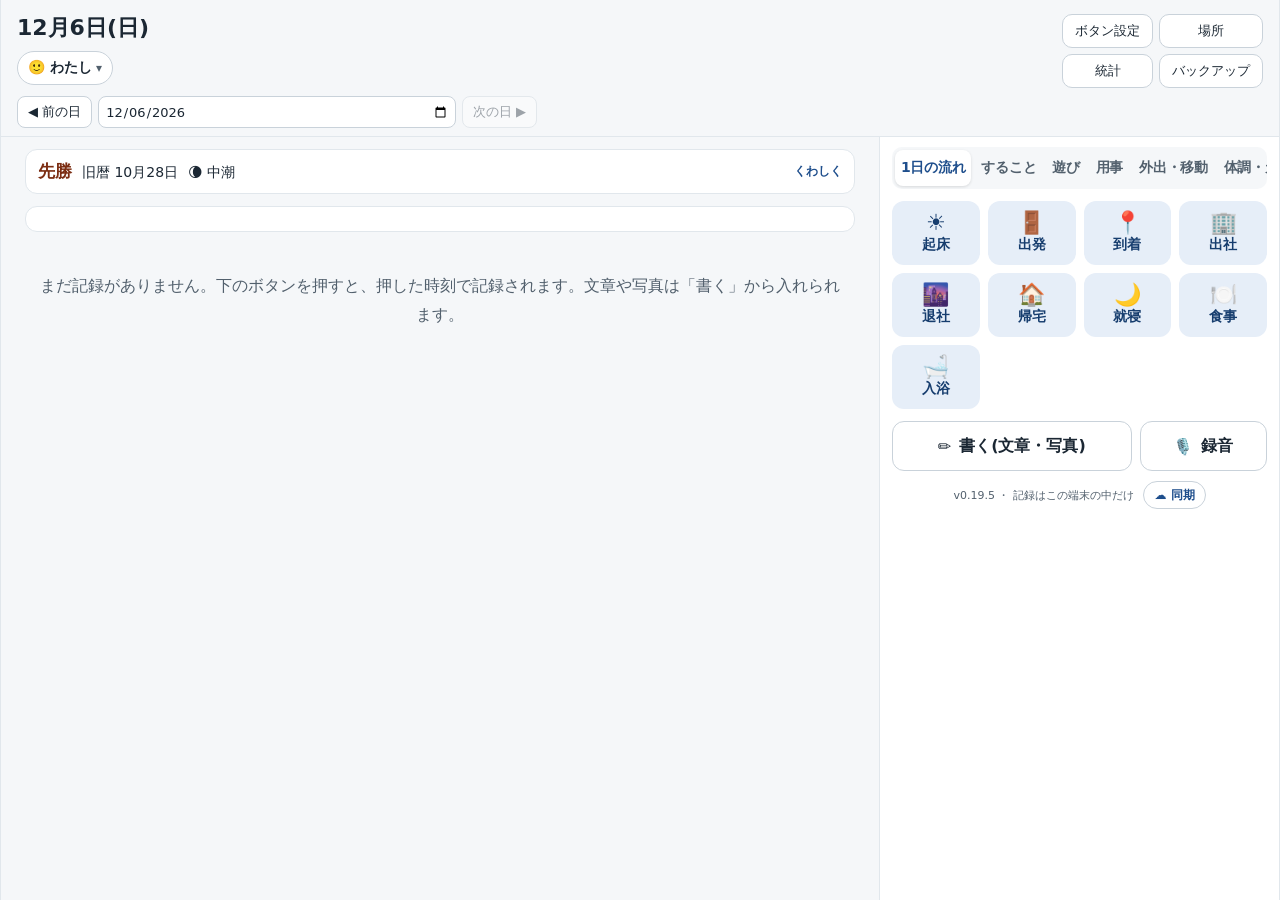
==== commit 2e8f2579: "v0.19.5: アイコンの指し先に ?v=2(Chrome が前のアイコンを覚えていたため) Co-Authored-By: Claude Opus 5.5 <noreply@anthropic.c" ====
--- a/index.html
+++ b/index.html
@@ -14,8 +14,8 @@
 <meta name="apple-mobile-web-app-status-bar-style" content="default">
 <title>日記</title>
 <link rel="manifest" href="./manifest.webmanifest">
-<link rel="icon" href="./icons/icon-192.png">
-<link rel="apple-touch-icon" href="./icons/icon-180.png">
+<link rel="icon" href="./icons/icon-192.png?v=2">
+<link rel="apple-touch-icon" href="./icons/icon-180.png?v=2">
 <link rel="stylesheet" href="./style.css">
 </head>
 <body>
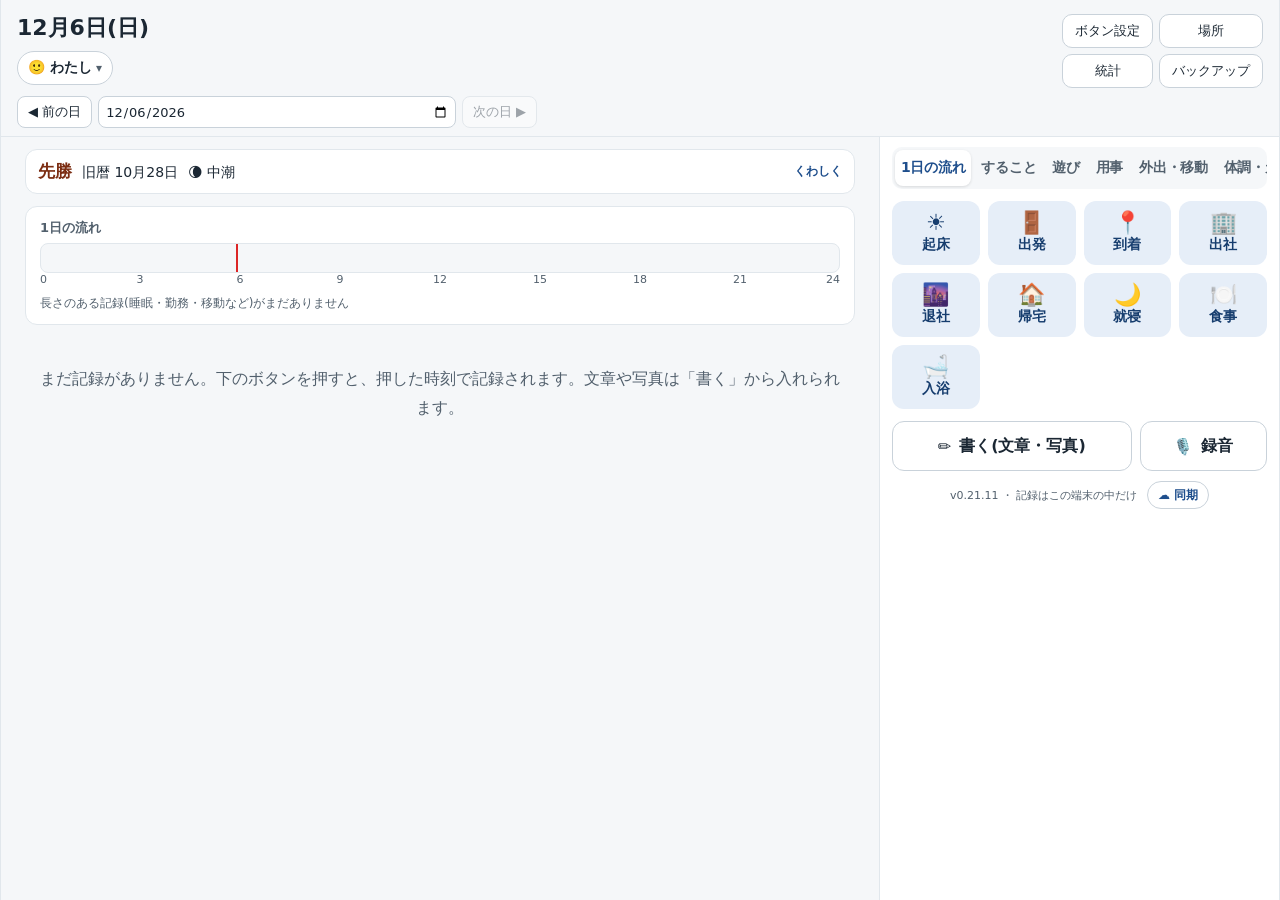
==== commit 63d11a47: "v0.21.11 ゆったり表示: できることは減らさず、一度に見せる量を減らす Co-Authored-By: Claude Opus 5.5 <noreply@anthropic.com> Clau" ====
--- a/index.html
+++ b/index.html
@@ -23,7 +23,8 @@
     <div class="top-row">
       <div><h1 id="date">…</h1><span id="count" class="muted"></span><button type="button" id="userbtn" class="user-chip" title="使う人を切り替える・足す"></button></div>
       <span class="spacer"></span>
-      <div class="top-btns">
+      <button type="button" id="menubtn" class="small-btn menu-btn" aria-expanded="false" aria-controls="topbtns">≡ メニュー</button>
+      <div class="top-btns" id="topbtns">
         <button type="button" id="btnset" class="small-btn" title="ボタンを足す・変える・並べ替える">ボタン設定</button>
         <button type="button" id="places" class="small-btn" title="場所の名前を登録する・直す">場所</button>
         <button type="button" id="stats" class="small-btn" title="移動手段・睡眠・食事の集計">統計</button>
@@ -36,6 +37,7 @@
       <button type="button" id="day-next" class="day-btn" aria-label="次の日">次の日 ▶</button>
       <button type="button" id="day-today" class="day-btn today" hidden>今日へ</button>
     </div>
+    <span class="fz-probe" aria-hidden="true">あ</span>
   </header>
 
   <div id="ios-install" class="install" hidden role="note">
--- a/style.css
+++ b/style.css
@@ -558,3 +558,283 @@
 .pin-input.small { height: 48px; font-size: 22px; letter-spacing: 8px; max-width: none; flex: 1; }
 .pin-msg { text-align: center; min-height: 1.4em; color: var(--danger); }
 .pin-sheet .sheet-body { align-items: stretch; }
+
+/* v0.19.7 移動の帯(出発・退社のすぐ下) */
+.tl-move .tl-dot::before { display: none; }
+.tl-move .tl-dot::after { top: -10px; bottom: -4px; left: 4px; width: 6px; border-radius: 3px; background: #f59e0b; }
+.tl-move.live .tl-dot::after { background: repeating-linear-gradient(#f59e0b 0 8px, transparent 8px 12px); }
+.mv-body { background: color-mix(in srgb, #f59e0b 10%, var(--surface)); border: 1px dashed color-mix(in srgb, #f59e0b 60%, var(--line)); border-radius: 12px; padding: 8px 12px; }
+.mv-head { display: flex; align-items: center; gap: 10px; flex-wrap: wrap; }
+.mv-title { font-size: 14px; font-weight: 700; color: #b45309; flex: 1; min-width: 0; }
+.mv-legs { list-style: none; margin: 6px 0 0; padding: 0; display: grid; gap: 2px; }
+.mv-leg { display: grid; grid-template-columns: 44px 1fr auto; gap: 8px; font-size: 14px; align-items: baseline; }
+.mv-at { font-variant-numeric: tabular-nums; color: var(--muted); font-size: 13px; }
+.mv-mode { font-weight: 600; }
+.mv-min { font-variant-numeric: tabular-nums; font-weight: 600; color: #b45309; }
+.mv-leg.live .mv-min { color: var(--accent); }
+.mv-none { margin: 4px 0 0; font-size: 13px; color: var(--muted); }
+@media (prefers-color-scheme: dark) { .mv-title, .mv-min { color: #fbbf24; } }
+.tl-item.tl-move:last-child .tl-dot::after { display: block; bottom: 10px; }
+
+/* v0.19.8 はじめに: 使うボタンを選ぶ */
+.fp-group { margin-top: 14px; }
+.fp-tab { margin: 0 0 6px; font-size: 15px; color: var(--muted); }
+.fp-list { display: grid; grid-template-columns: repeat(auto-fill, minmax(140px, 1fr)); gap: 8px; }
+.fp-btn { display: flex; align-items: center; gap: 8px; min-height: 52px; padding: 6px 10px; border-radius: 12px; border: 1px solid var(--line2); background: var(--surface); color: var(--muted); font: inherit; text-align: left; cursor: pointer; }
+.fp-btn[aria-pressed="true"] { border-color: var(--accent); background: var(--btn-soft); color: var(--text); }
+.fp-check { width: 22px; height: 22px; border-radius: 6px; border: 2px solid var(--line2); flex: none; display: grid; place-items: center; font-size: 14px; font-weight: 800; color: #fff; }
+.fp-btn[aria-pressed="true"] .fp-check { background: var(--accent); border-color: var(--accent); }
+.fp-btn[aria-pressed="true"] .fp-check::after { content: "✓"; }
+.pr-card[aria-pressed="true"] .fp-check { background: var(--accent); border-color: var(--accent); }
+.pr-card[aria-pressed="true"] .fp-check::after { content: "✓"; }
+.pz-pickgo { display: flex; margin-top: 12px; }
+.pz-pickgo .primary-btn { flex: 1; min-height: 52px; }
+.fp-btn[aria-pressed="false"] .fp-icon { opacity: .4; }
+.fp-icon { font-size: 22px; flex: none; }
+.fp-label { font-size: 15px; font-weight: 600; min-width: 0; overflow-wrap: anywhere; }
+.fp-warn { margin: 4px 0 0; color: #b91c1c; font-weight: 700; font-size: 14px; }
+.fp-warn:empty { display: none; }
+.fp-actions { margin-top: 18px; }
+
+/* v0.20.0 保存忘れのお知らせ */
+.uv-wrap { position: fixed; inset: 0; z-index: 30; background: rgba(0,0,0,.45); display: flex; align-items: center; justify-content: center; padding: 16px; }
+.uv-card { width: 100%; max-width: 400px; background: var(--surface); border-radius: 16px; padding: 18px 16px 10px; display: flex; flex-direction: column; gap: 10px; box-shadow: 0 10px 30px rgba(0,0,0,.25); }
+.uv-title { margin: 0; font-size: 17px; font-weight: 800; }
+.uv-text { margin: 0 0 4px; font-size: 14px; color: var(--muted); }
+.uv-card .primary-btn, .uv-card .secondary-btn { flex: none; min-height: 52px; }
+
+/* v0.20.1 スマホの引っ越し */
+.mvx-steps { margin: 6px 0 10px; padding-left: 1.4em; font-size: 14px; line-height: 1.6; color: var(--muted); }
+.mvx-people { display: grid; gap: 6px; margin: 8px 0; }
+.mvx-row { display: flex; flex-wrap: wrap; align-items: center; gap: 8px; }
+.mvx-who { display: flex; align-items: center; gap: 10px; min-height: 44px; font-size: 16px; font-weight: 600; flex: 1; min-width: 180px; }
+.mvx-who input { width: 22px; height: 22px; }
+.mvx-pin { width: 160px; }
+.mvx-pass { display: grid; gap: 8px; margin-top: 8px; }
+.mvx-imp { display: grid; gap: 8px; }
+.mvx-in { margin-top: 16px; padding-top: 12px; border-top: 1px dashed var(--line2); }
+.mvx-welcome { margin-top: 24px; padding: 14px; border: 1px solid var(--line2); border-radius: 14px; background: var(--surface); }
+.mvx-welcome h3 { margin: 0 0 4px; font-size: 16px; }
+.mvx-imp .primary-btn, .mvx-imp .secondary-btn { width: 100%; flex: none; }
+
+/* v0.20.2 印刷・PDF: 選ぶ画面 */
+.prt-h { margin: 16px 0 6px; font-size: 15px; color: var(--muted); }
+.prt-seg { display: grid; grid-template-columns: repeat(4, 1fr); gap: 6px; }
+.prt-segbtn { min-height: 48px; border-radius: 12px; border: 1px solid var(--line2); background: var(--surface); color: var(--text); font: inherit; font-weight: 700; font-size: 14px; }
+.prt-segbtn[aria-pressed="true"] { background: var(--accent); border-color: var(--accent); color: #fff; }
+.prt-custom { display: flex; align-items: center; gap: 8px; margin-top: 8px; flex-wrap: wrap; }
+.prt-info { margin: 8px 0 0; font-size: 14px; font-weight: 600; }
+.prt-styles { display: grid; grid-template-columns: repeat(3, 1fr); gap: 8px; }
+.prt-card { display: flex; flex-direction: column; align-items: stretch; gap: 4px; padding: 8px; border-radius: 12px; border: 2px solid var(--line2); background: var(--surface); color: var(--text); font: inherit; text-align: left; cursor: pointer; min-width: 0; }
+.prt-card[aria-pressed="true"] { border-color: var(--accent); background: var(--btn-soft); }
+.prt-thumb { position: relative; width: 100%; aspect-ratio: 210 / 297; overflow: hidden; background: #fff; border: 1px solid #ccc; border-radius: 4px; box-shadow: 0 1px 3px rgba(0,0,0,.12); }
+.prt-thumb-page { position: absolute; left: 0; top: 0; width: 794px; height: 1123px; transform-origin: 0 0; transform: scale(var(--prt-scale, .13)); padding: 40px; box-sizing: border-box; pointer-events: none; }
+.prt-thumb-empty { font-size: 60px; color: #999; }
+.prt-cname { font-size: 14px; font-weight: 700; }
+.prt-cdesc { font-size: 12px; color: var(--muted); line-height: 1.4; }
+.prt-parts { display: flex; flex-wrap: wrap; gap: 6px 14px; }
+.prt-part { display: flex; align-items: center; gap: 6px; min-height: 40px; font-size: 15px; }
+.prt-part input { width: 20px; height: 20px; }
+#print-root { display: none; }
+
+/* 紙(印刷のときと、サムネイルの中)。色は紙に合わせて固定 */
+.prt { color: #111; background: #fff; font-family: system-ui, -apple-system, "Hiragino Sans", "Noto Sans JP", sans-serif; font-size: 11pt; line-height: 1.5; }
+.prt-title { font-size: 15pt; margin: 0 0 8pt; border-bottom: 2px solid #333; padding-bottom: 4pt; }
+.prt-dayhead { display: flex; justify-content: space-between; align-items: baseline; gap: 8pt; flex-wrap: wrap; font-size: 13pt; margin: 12pt 0 4pt; padding: 3pt 6pt; background: #f1f1f1; border-left: 5px solid #F07A1E; }
+.prt-wx { font-size: 10pt; font-weight: 400; color: #444; }
+.prt-sum { margin: 2pt 0 6pt; font-size: 10pt; color: #333; }
+.prt-tl { list-style: none; margin: 0; padding: 0; }
+.prt-tl li { display: grid; grid-template-columns: 44pt 1fr; gap: 6pt; padding: 3pt 0; border-bottom: 1px solid #e3e3e3; break-inside: avoid; }
+.prt-time { font-weight: 700; font-variant-numeric: tabular-nums; }
+.prt-what { margin: 0; font-weight: 700; }
+.prt-detail { margin: 0; font-size: 9.5pt; color: #444; }
+.prt-text { margin: 2pt 0 0; white-space: pre-wrap; }
+.prt-photos { display: flex; gap: 4pt; flex-wrap: wrap; margin-top: 3pt; }
+.prt-img { height: 30mm; width: auto; max-width: 45mm; object-fit: cover; border-radius: 2pt; }
+.prt-photos.big .prt-img { height: 55mm; max-width: 80mm; }
+.prt-diary .prt-day { break-after: page; }
+.prt-diary .prt-day:last-child { break-after: auto; }
+.prt-diary .prt-dayhead { font-size: 16pt; margin-top: 0; }
+.prt-entry { margin: 6pt 0 10pt; break-inside: avoid; }
+.prt-ehead { margin: 0; font-weight: 700; color: #b45309; }
+.prt-diary .prt-text { font-size: 12pt; line-height: 1.8; }
+.prt-sub { font-size: 11pt; margin: 12pt 0 3pt; color: #555; border-bottom: 1px dashed #aaa; }
+.prt-flow { list-style: none; margin: 0; padding: 0; font-size: 9.5pt; columns: 2; column-gap: 14pt; }
+.prt-flow li { break-inside: avoid; }
+.prt-table { width: 100%; border-collapse: collapse; font-size: 9.5pt; }
+.prt-table th { background: #333; color: #fff; padding: 3pt; text-align: left; }
+.prt-table td { border-bottom: 1px solid #ddd; padding: 2pt 3pt; vertical-align: top; }
+.prt-table tr { break-inside: avoid; }
+.prt-newday td { border-top: 2px solid #888; }
+.prt-c-day { white-space: nowrap; font-weight: 700; }
+.prt-c-time { font-variant-numeric: tabular-nums; }
+.prt-c-text { white-space: pre-wrap; }
+.prt-sumrow td { color: #555; font-size: 9pt; background: #fafafa; }
+
+@media print {
+  @page { size: A4; margin: 12mm; }
+  html, body { background: #fff !important; }
+  body > *:not(#print-root) { display: none !important; }
+  #print-root { display: block !important; }
+}
+.prt-table { table-layout: fixed; }
+.prt-table th { background: none; color: #111; border-bottom: 2px solid #333; }
+.prt-styles { grid-template-columns: repeat(2, 1fr); }
+/* MD ノート */
+.prt-mdpage { break-after: page; position: relative; font-size: 11pt; }
+.prt-mdpage:last-child { break-after: auto; }
+.prt-md-head { display: flex; justify-content: space-between; align-items: baseline; padding: 4pt 2pt 6pt; font-size: 15pt; letter-spacing: .05em; }
+.prt-md-date { font-weight: 600; }
+.prt-md-wx { font-size: 12pt; margin-right: 18%; }
+.prt-md-note { margin: 0 0 6pt; min-height: 1.4em; text-align: right; color: #3a9a6a; font-size: 10pt; }
+.prt-md-grid { display: grid; grid-template-columns: 1fr auto; gap: 8pt; }
+.prt-md-side { position: absolute; right: 2pt; top: 70pt; width: 34%; font-size: 10pt; background: #fff; padding-left: 6pt; }
+.prt-md-sidet { font-weight: 700; margin: 0 0 2pt; }
+.prt-md-side p { margin: 0; }
+.prt-md-rows { border-top: 1px solid #c9c9c9; }
+.prt-md-row { display: grid; grid-template-columns: 18pt 1fr; min-height: 21pt; border-bottom: 1px solid #c9c9c9; align-items: end; padding-bottom: 2pt; position: relative; }
+.prt-md-row.bar .prt-md-txt { border-left: 1.6pt solid #333; margin-left: 6pt; padding-left: 6pt; align-self: stretch; display: flex; align-items: flex-end; }
+.prt-md-num { font-size: 7.5pt; color: #888; text-align: right; padding-right: 4pt; align-self: center; }
+.prt-md-txt { padding-left: 12pt; line-height: 1.35; }
+.prt-md-free { margin: 0; padding: 4pt 2pt 2pt 30pt; border-bottom: 1px solid #c9c9c9; min-height: 22pt; white-space: pre-wrap; }
+.bs-cand.elsewhere { opacity: .5; border-style: dashed; }
+
+/* v0.20.7 はじめに: ほかの候補 */
+.fpx { margin-top: 22px; padding-top: 10px; border-top: 1px dashed var(--line2); }
+.fpx-group { margin-top: 8px; border: 1px solid var(--line2); border-radius: 12px; background: var(--surface); }
+.fpx-group > summary { display: flex; align-items: center; gap: 8px; min-height: 48px; padding: 0 12px; font-weight: 700; cursor: pointer; }
+.fpx-group[open] > summary { border-bottom: 1px solid var(--line2); }
+.fpx-group > .fp-list { padding: 10px; }
+.fpx-tab { font-size: 13px; font-weight: 600; color: var(--muted); }
+.fpx-cnt { margin-left: auto; font-size: 13px; color: var(--accent); }
+.tl-mood .tl-fun-q { color: #7c3aed; }
+@media (prefers-color-scheme: dark) { .tl-mood .tl-fun-q { color: #c4b5fd; } }
+
+/* v0.20.9 ペットの種類・体調 */
+.pt-row { display: flex; flex-wrap: wrap; align-items: center; gap: 6px; margin: 6px 0 10px; }
+.pt-q { font-size: 14px; font-weight: 700; margin-right: 4px; }
+.pt-chip[aria-pressed="true"] { background: #7c3aed; border-color: #7c3aed; }
+.fpx-group > .pt-row { padding: 10px 10px 0; margin: 0; }
+.ph-field { margin-top: 12px; }
+.ph-field .ed-label { display: block; margin-bottom: 4px; }
+
+/* v0.21.0 ボタンの色 */
+.btn-c-red { --cbg: #fee2e2; --cfg: #991b1b; }
+@media (prefers-color-scheme: dark) { .btn-c-red { --cbg: #4c1d1d; --cfg: #fecaca; } }
+.btn-c-orange { --cbg: #ffedd5; --cfg: #9a3412; }
+@media (prefers-color-scheme: dark) { .btn-c-orange { --cbg: #4a2a14; --cfg: #fed7aa; } }
+.btn-c-yellow { --cbg: #fef3c7; --cfg: #854d0e; }
+@media (prefers-color-scheme: dark) { .btn-c-yellow { --cbg: #43381a; --cfg: #fde68a; } }
+.btn-c-lime { --cbg: #ecfccb; --cfg: #3f6212; }
+@media (prefers-color-scheme: dark) { .btn-c-lime { --cbg: #2d3a17; --cfg: #d9f99d; } }
+.btn-c-green { --cbg: #dcfce7; --cfg: #166534; }
+@media (prefers-color-scheme: dark) { .btn-c-green { --cbg: #173826; --cfg: #bbf7d0; } }
+.btn-c-teal { --cbg: #ccfbf1; --cfg: #115e59; }
+@media (prefers-color-scheme: dark) { .btn-c-teal { --cbg: #123735; --cfg: #99f6e4; } }
+.btn-c-sky { --cbg: #e0f2fe; --cfg: #075985; }
+@media (prefers-color-scheme: dark) { .btn-c-sky { --cbg: #13314a; --cfg: #bae6fd; } }
+.btn-c-blue { --cbg: #dbeafe; --cfg: #1e40af; }
+@media (prefers-color-scheme: dark) { .btn-c-blue { --cbg: #1b2a52; --cfg: #bfdbfe; } }
+.btn-c-purple { --cbg: #ede9fe; --cfg: #5b21b6; }
+@media (prefers-color-scheme: dark) { .btn-c-purple { --cbg: #2e2350; --cfg: #ddd6fe; } }
+.btn-c-pink { --cbg: #fce7f3; --cfg: #9d174d; }
+@media (prefers-color-scheme: dark) { .btn-c-pink { --cbg: #4a1a33; --cfg: #fbcfe8; } }
+.btn-c-brown { --cbg: #f3e5d8; --cfg: #6b3f1d; }
+@media (prefers-color-scheme: dark) { .btn-c-brown { --cbg: #3b2a1e; --cfg: #e7cdb4; } }
+.btn-c-gray { --cbg: #e5e7eb; --cfg: #374151; }
+@media (prefers-color-scheme: dark) { .btn-c-gray { --cbg: #2b2f36; --cfg: #d1d5db; } }
+.rec-btn[class*="btn-c-"], .bs-icon[class*="btn-c-"] { background: var(--cbg); color: var(--cfg); }
+.rec-btn[class*="btn-c-"]:active { background: var(--cfg); color: var(--cbg); }
+.bs-color { display: flex; flex-wrap: wrap; align-items: center; gap: 6px; grid-column: 1 / -1; margin: 4px 0 2px; }
+.bs-color-q { font-size: 13px; font-weight: 700; color: var(--muted); margin-right: 2px; }
+.bs-sw { width: 30px; height: 30px; border-radius: 50%; border: 2px solid var(--line2); background: var(--cbg, var(--surface)); color: var(--muted); font-size: 14px; padding: 0; }
+.bs-sw[aria-pressed="true"] { outline: 3px solid var(--accent); outline-offset: 2px; }
+
+/* v0.21.1 タブの設定 */
+.bs-tabs .tab.bs-tab-hidden { opacity: .5; text-decoration: line-through; }
+.tb-row { grid-template-columns: 64px 1fr auto; }
+.tb-use { display: flex; flex-direction: column; align-items: center; gap: 2px; font-size: 12px; font-weight: 700; color: var(--muted); }
+.tb-use input { width: 22px; height: 22px; }
+.tb-hidden .bs-name { opacity: .55; }
+.tb-sub { font-size: 13px; color: var(--muted); }
+
+/* v0.21.2 自分で作る */
+.mk-steps { display: grid; grid-template-columns: repeat(3, 1fr); gap: 4px; list-style: none; margin: 0 0 12px; padding: 0; counter-reset: mk; }
+.mk-steps li { counter-increment: mk; font-size: 13px; text-align: center; padding: 6px 2px; border-radius: 8px; background: var(--bg); color: var(--muted); font-weight: 700; }
+.mk-steps li::before { content: counter(mk) " "; }
+.mk-steps li.on { background: var(--accent); color: #fff; }
+.mk-steps li.done { background: var(--btn-soft); color: var(--text); }
+.mk-count { margin: 8px 0; font-size: 14px; font-weight: 700; }
+.mk-new { display: grid; grid-template-columns: minmax(0, 1fr) minmax(0, 7em) auto; gap: 6px; margin-top: 8px; }
+.mk-new .bs-tabsel { min-width: 0; width: 100%; }
+.mk-new .secondary-btn { white-space: nowrap; padding: 0 14px; }
+.mk-more { grid-column: 1 / -1; display: block; }
+.mk-more > summary { cursor: pointer; font-weight: 700; min-height: 36px; display: flex; align-items: center; }
+.mk-checks { display: flex; flex-wrap: wrap; gap: 8px 14px; padding: 4px 0 6px; }
+.mk-phone { border: 2px solid var(--line2); border-radius: 18px; padding: 10px; background: var(--surface); }
+.mk-grid { display: grid; grid-template-columns: repeat(4, 1fr); gap: 8px; margin-top: 10px; }
+.mk-grid .rec-btn { cursor: default; }
+/* v0.21.5 自分で作る: タブごとの一覧・小見出し。中身が長いときに欄が押しつぶされないように */
+.sheet-body > * { flex-shrink: 0; }
+.mk-head { margin: 6px 0 0; font-size: 17px; }
+.mk-tabgrp > summary { font-size: 17px; }
+.mk-sec { padding: 4px 10px 10px; }
+.mk-sec + .mk-sec { border-top: 1px dashed var(--line2); }
+.mk-sub { margin: 8px 2px 8px; font-size: 14px; color: var(--muted); }
+.mk-sec > .pt-row { margin: 0 0 8px; }
+/* v0.21.6 自分で作る: 職種 */
+.mk-jobrow { display: grid; grid-template-columns: repeat(3, minmax(0, 1fr)); gap: 8px; }
+.mk-job { display: flex; flex-direction: column; align-items: center; justify-content: center; gap: 2px; min-height: 64px; padding: 6px 4px; border-radius: 12px; border: 1px solid var(--line2); background: var(--surface); color: var(--text); font: inherit; font-size: 14px; font-weight: 700; cursor: pointer; }
+.mk-job span:first-child { font-size: 24px; }
+.mk-job[aria-pressed="true"] { border-color: var(--accent); box-shadow: 0 0 0 2px var(--accent) inset; background: var(--btn-soft); }
+.fpx-cnt.over { color: var(--danger, #c0392b); }
+.ed-links { display: flex; flex-direction: column; gap: 6px; }
+
+/* v0.21.10 本人「文字の大きさって大きくしてもちゃんと見やすくなってるかな」→ スマホの文字サイズを大きくしても崩れないように
+   ・下の欄(移動中の帯・押した直後の欄)が画面を埋めて記録が見えなくなるので、下の欄ぜんたいに高さの上限を付け、中ですべらせる
+   ・移動手段のボタンは高さ・幅を文字に合わせて伸ばす(字が絵に重ならない)
+   ・ボタンの字は折り返さない */
+@media (max-width: 899px) {
+  .dock { max-height: 62vh; max-height: 62dvh; overflow-y: auto; overscroll-behavior: contain; }
+  .movepick { max-height: 34vh; max-height: 34dvh; overflow-y: auto; }
+}
+.move { height: auto; min-height: 54px; padding: 4px 2px; }
+.mode { width: auto; min-width: 56px; height: auto; min-height: 54px; padding: 4px 6px; }
+.move > span, .mode > span { white-space: nowrap; }
+.try-btn { height: auto; min-height: 30px; padding: 4px 10px; white-space: nowrap; }
+.og-end { height: auto; min-height: 40px; white-space: nowrap; }
+/* ゆったり表示(文字が大きいとき。app.js の checkTight) */
+html.tight, html.tight body { height: auto; min-height: 100%; }
+html.tight .top { position: static; }
+html.tight .main { flex: none; overflow: visible; }
+html.tight .dock { position: sticky; bottom: 0; z-index: 3; max-height: 55vh; max-height: 55dvh; }
+.top-btns .small-btn, .small-btn { height: auto; min-height: 34px; padding-top: 4px; padding-bottom: 4px; }
+.tl-time { width: auto; min-width: 44px; white-space: nowrap; }
+.mv-leg { grid-template-columns: minmax(44px, auto) 1fr auto; }
+.bs-row { grid-template-columns: minmax(48px, auto) 1fr auto; }
+
+/* v0.21.11 ゆったり表示(文字が大きいとき): できることは減らさず、一度に見せる量を減らす */
+.fz-probe { position: absolute; left: -9999px; top: 0; font-size: 20px; line-height: 1; visibility: hidden; pointer-events: none; }
+.menu-btn { display: none; }
+.bd-head { display: block; width: 100%; text-align: left; background: none; border: 0; padding: 0; font-family: inherit; cursor: default; }
+html.tight .menu-btn { display: block; flex: none; }
+html.tight .top-row { flex-wrap: wrap; }
+html.tight .top-btns:not(.open) { display: none; }
+html.tight .top-btns.open { flex-basis: 100%; display: grid; grid-template-columns: 1fr 1fr; gap: 8px; }
+html.tight .top-btns .small-btn { min-height: 48px; }
+/* 暦は1行(六曜・月と潮・祝日だけ。くわしくで全部) */
+html.tight .ky-sum > span:nth-child(2), html.tight .ky-sekki, html.tight .ky-good, html.tight .ky-what { display: none; }
+/* 記録のカードは大事な行だけ(場所・乗りかえは「直す」で見える。移動の帯はそのまま) */
+html.tight .tl-card .tl-place, html.tight .tl-card .tl-moves { display: none; }
+/* 下のボタンは1行3つ */
+html.tight .buttons { grid-template-columns: repeat(3, minmax(0, 1fr)); }
+/* 押し忘れの時刻ボタンは、見出しを押すと開く */
+html.tight .bd-head { cursor: pointer; color: var(--accent); }
+html.tight .bd-head::after { content: ' ▸'; }
+html.tight .bd.bd-open .bd-head::after { content: ' ▾'; }
+html.tight .bd:not(.bd-open) .bd-row { display: none; }
+/* お知らせ: 文字が大きくても、文は1行ぶんの幅を使い、ボタンは下の行へ */
+.toast-btn { height: auto; min-height: 36px; }
+html.tight .toast { flex-wrap: wrap; }
+html.tight .toast { top: calc(8px + var(--safe-t)); }
+html.tight .toast-text { flex-basis: 100%; }
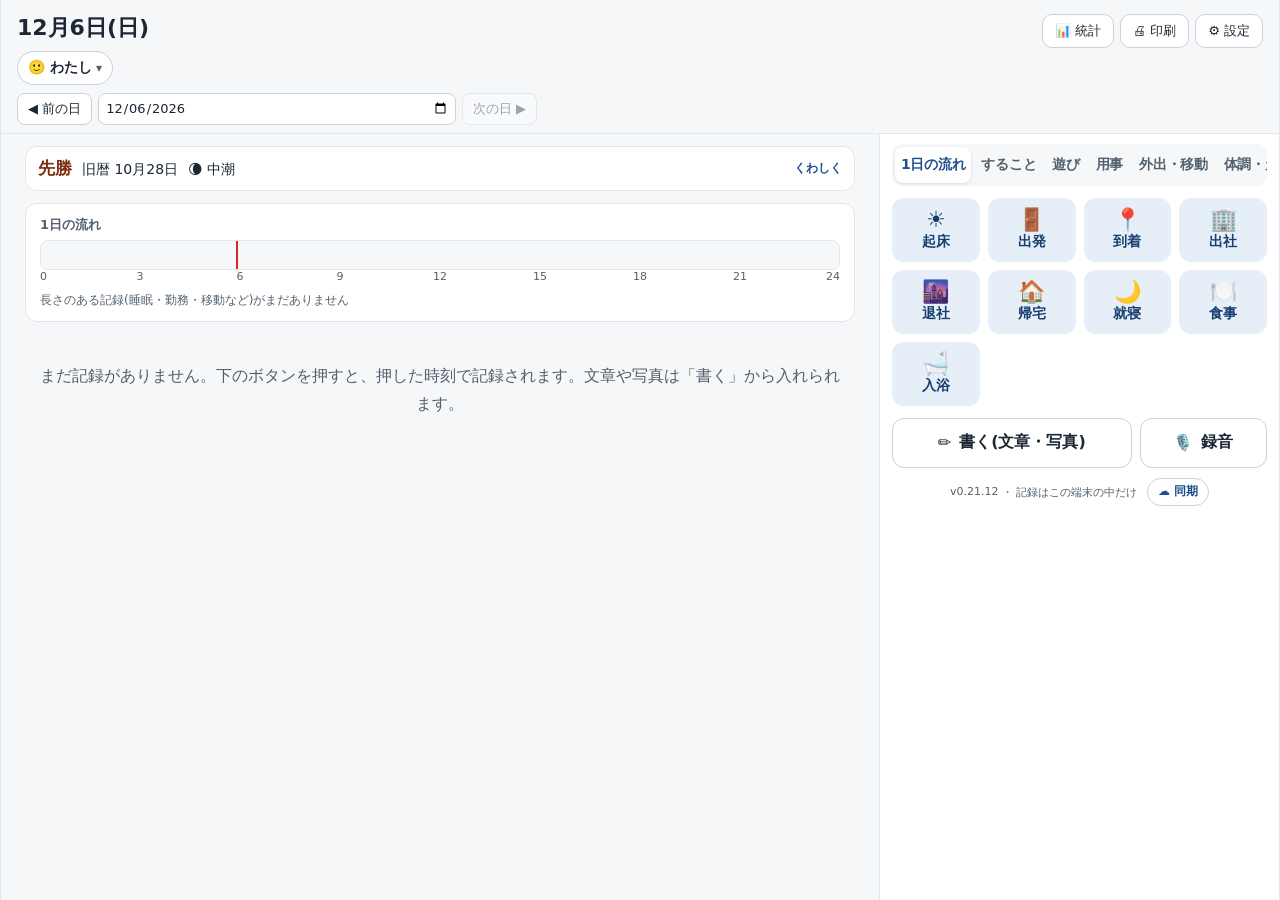
==== commit 5d2941f5: "v0.21.12 右上を統計・印刷・設定に。⚙ 設定の一覧と、日記の中だけの文字の大きさ Co-Authored-By: Claude Opus 5.5 <noreply@anthropic.com>" ====
--- a/index.html
+++ b/index.html
@@ -25,10 +25,9 @@
       <span class="spacer"></span>
       <button type="button" id="menubtn" class="small-btn menu-btn" aria-expanded="false" aria-controls="topbtns">≡ メニュー</button>
       <div class="top-btns" id="topbtns">
-        <button type="button" id="btnset" class="small-btn" title="ボタンを足す・変える・並べ替える">ボタン設定</button>
-        <button type="button" id="places" class="small-btn" title="場所の名前を登録する・直す">場所</button>
-        <button type="button" id="stats" class="small-btn" title="移動手段・睡眠・食事の集計">統計</button>
-        <button type="button" id="export" class="small-btn" title="ファイルに書き出す・ファイルから読み込む">バックアップ</button>
+        <button type="button" id="stats" class="small-btn" title="移動手段・睡眠・食事の集計">📊 統計</button>
+        <button type="button" id="print" class="small-btn" title="紙や PDF にする">🖨 印刷</button>
+        <button type="button" id="export" class="small-btn" title="ボタン設定・場所・表示・バックアップ・同期など">⚙ 設定</button>
       </div>
     </div>
     <div class="daynav" role="group" aria-label="見る日">
--- a/style.css
+++ b/style.css
@@ -838,3 +838,32 @@
 html.tight .toast { flex-wrap: wrap; }
 html.tight .toast { top: calc(8px + var(--safe-t)); }
 html.tight .toast-text { flex-basis: 100%; }
+
+/* v0.21.12 ⚙ 設定の一覧・表示(文字の大きさ) */
+.top-btns { display: grid; grid-template-columns: auto auto auto; gap: 6px; }
+.top-btns #export { grid-column: auto; }
+.sm-list { display: flex; flex-direction: column; background: var(--surface); border: 1px solid var(--line); border-radius: 12px; overflow: hidden; }
+.sm-row { display: flex; align-items: center; gap: 12px; width: 100%; min-height: 60px; padding: 10px 14px; border: 0; border-bottom: 1px solid var(--line); background: none; color: var(--text); text-align: left; font: inherit; cursor: pointer; }
+.sm-row:last-child { border-bottom: 0; }
+.sm-row:active { background: var(--bg); }
+.sm-icon { font-size: 24px; width: 32px; text-align: center; flex: none; }
+.sm-text { flex: 1; min-width: 0; display: flex; flex-direction: column; gap: 2px; }
+.sm-text strong { font-size: 16px; }
+.sm-text small { font-size: 13px; color: var(--muted); }
+.sm-go { font-size: 24px; color: var(--muted); flex: none; }
+.fs-row { display: grid; grid-template-columns: repeat(4, minmax(0, 1fr)); gap: 8px; }
+.fs-btn { display: flex; flex-direction: column; align-items: center; gap: 2px; min-height: 72px; padding: 6px 2px; border-radius: 12px; border: 1px solid var(--line2); background: var(--surface); color: var(--text); font: inherit; font-size: 14px; font-weight: 700; cursor: pointer; }
+.fs-btn[aria-pressed="true"] { border-color: var(--accent); box-shadow: 0 0 0 2px var(--accent) inset; background: var(--btn-soft); }
+.fs-a { line-height: 1.1; }
+.fs-09 .fs-a { font-size: 18px; } .fs-1 .fs-a { font-size: 22px; } .fs-12 .fs-a { font-size: 27px; } .fs-14 .fs-a { font-size: 32px; }
+.fs-sample { font-size: 15px !important; color: var(--text) !important; }
+@media print { html { zoom: 1 !important; } }
+/* 日記の中だけ拡大しているとき(html.zoomed、--app-h は app.js の fitZoom) */
+html.zoomed, html.zoomed body { height: var(--app-h); }
+html.zoomed.tight { height: auto; min-height: 0; }
+html.zoomed.tight body { height: auto; min-height: var(--app-h); }
+html.zoomed.tight .dock { max-height: calc(var(--app-h) * 0.55); }
+@media (max-width: 899px) { html.zoomed:not(.tight) .dock { max-height: calc(var(--app-h) * 0.62); } }
+/* ゆったり表示では、カードの「ボタン」の札を外して、名前の幅を広く */
+html.tight .tl-tag:not(.memo) { display: none; }
+html.tight .main { flex: 1 0 auto; }
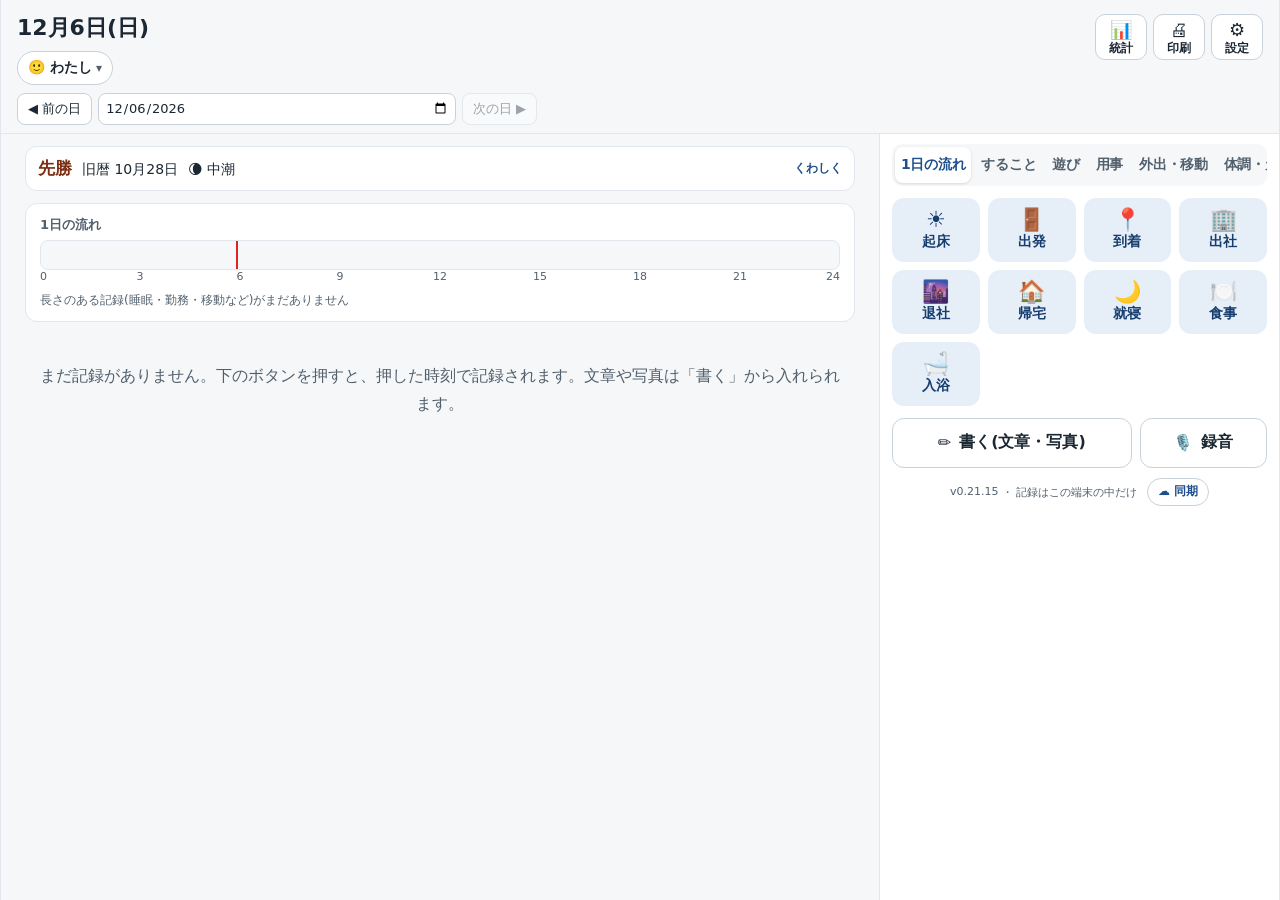
==== commit 83ce0df6: "v0.21.15 日付と右上のボタンが折れないように Co-Authored-By: Claude Opus 5.5 <noreply@anthropic.com> Claude-Session: h" ====
--- a/index.html
+++ b/index.html
@@ -25,9 +25,9 @@
       <span class="spacer"></span>
       <button type="button" id="menubtn" class="small-btn menu-btn" aria-expanded="false" aria-controls="topbtns">≡ メニュー</button>
       <div class="top-btns" id="topbtns">
-        <button type="button" id="stats" class="small-btn" title="移動手段・睡眠・食事の集計">📊 統計</button>
-        <button type="button" id="print" class="small-btn" title="紙や PDF にする">🖨 印刷</button>
-        <button type="button" id="export" class="small-btn" title="ボタン設定・場所・表示・バックアップ・同期など">⚙ 設定</button>
+        <button type="button" id="stats" class="small-btn" title="移動手段・睡眠・食事の集計"><span class="tb-i" aria-hidden="true">📊</span><span class="tb-l">統計</span></button>
+        <button type="button" id="print" class="small-btn" title="紙や PDF にする"><span class="tb-i" aria-hidden="true">🖨</span><span class="tb-l">印刷</span></button>
+        <button type="button" id="export" class="small-btn" title="ボタン設定・場所・表示・バックアップ・同期など"><span class="tb-i" aria-hidden="true">⚙</span><span class="tb-l">設定</span></button>
       </div>
     </div>
     <div class="daynav" role="group" aria-label="見る日">
--- a/style.css
+++ b/style.css
@@ -867,3 +867,13 @@
 /* ゆったり表示では、カードの「ボタン」の札を外して、名前の幅を広く */
 html.tight .tl-tag:not(.memo) { display: none; }
 html.tight .main { flex: 1 0 auto; }
+/* v0.21.15 本人「普通の時、改行がおかしい」(日付と右上のボタンが細い幅で折れていた)→ ボタンは絵を上・名前を下にして細く、日付は折らない */
+.top h1 { white-space: nowrap; }
+.top-btns .small-btn { display: flex; flex-direction: column; align-items: center; justify-content: center; gap: 0; min-width: 52px; padding: 4px 8px; white-space: nowrap; line-height: 1.2; }
+.tb-i { font-size: 18px; }
+.tb-l { font-size: 12px; font-weight: 700; }
+html.tight .top-btns .small-btn { flex-direction: row; gap: 6px; }
+html.tight .tb-l { font-size: 15px; }
+.top-row { flex-wrap: wrap; row-gap: 8px; }
+.top-row > div:first-child { flex: none; }
+@media (max-width: 380px) { .top-btns .small-btn { min-width: 46px; padding: 4px 6px; } .top h1 { font-size: 20px; } }
